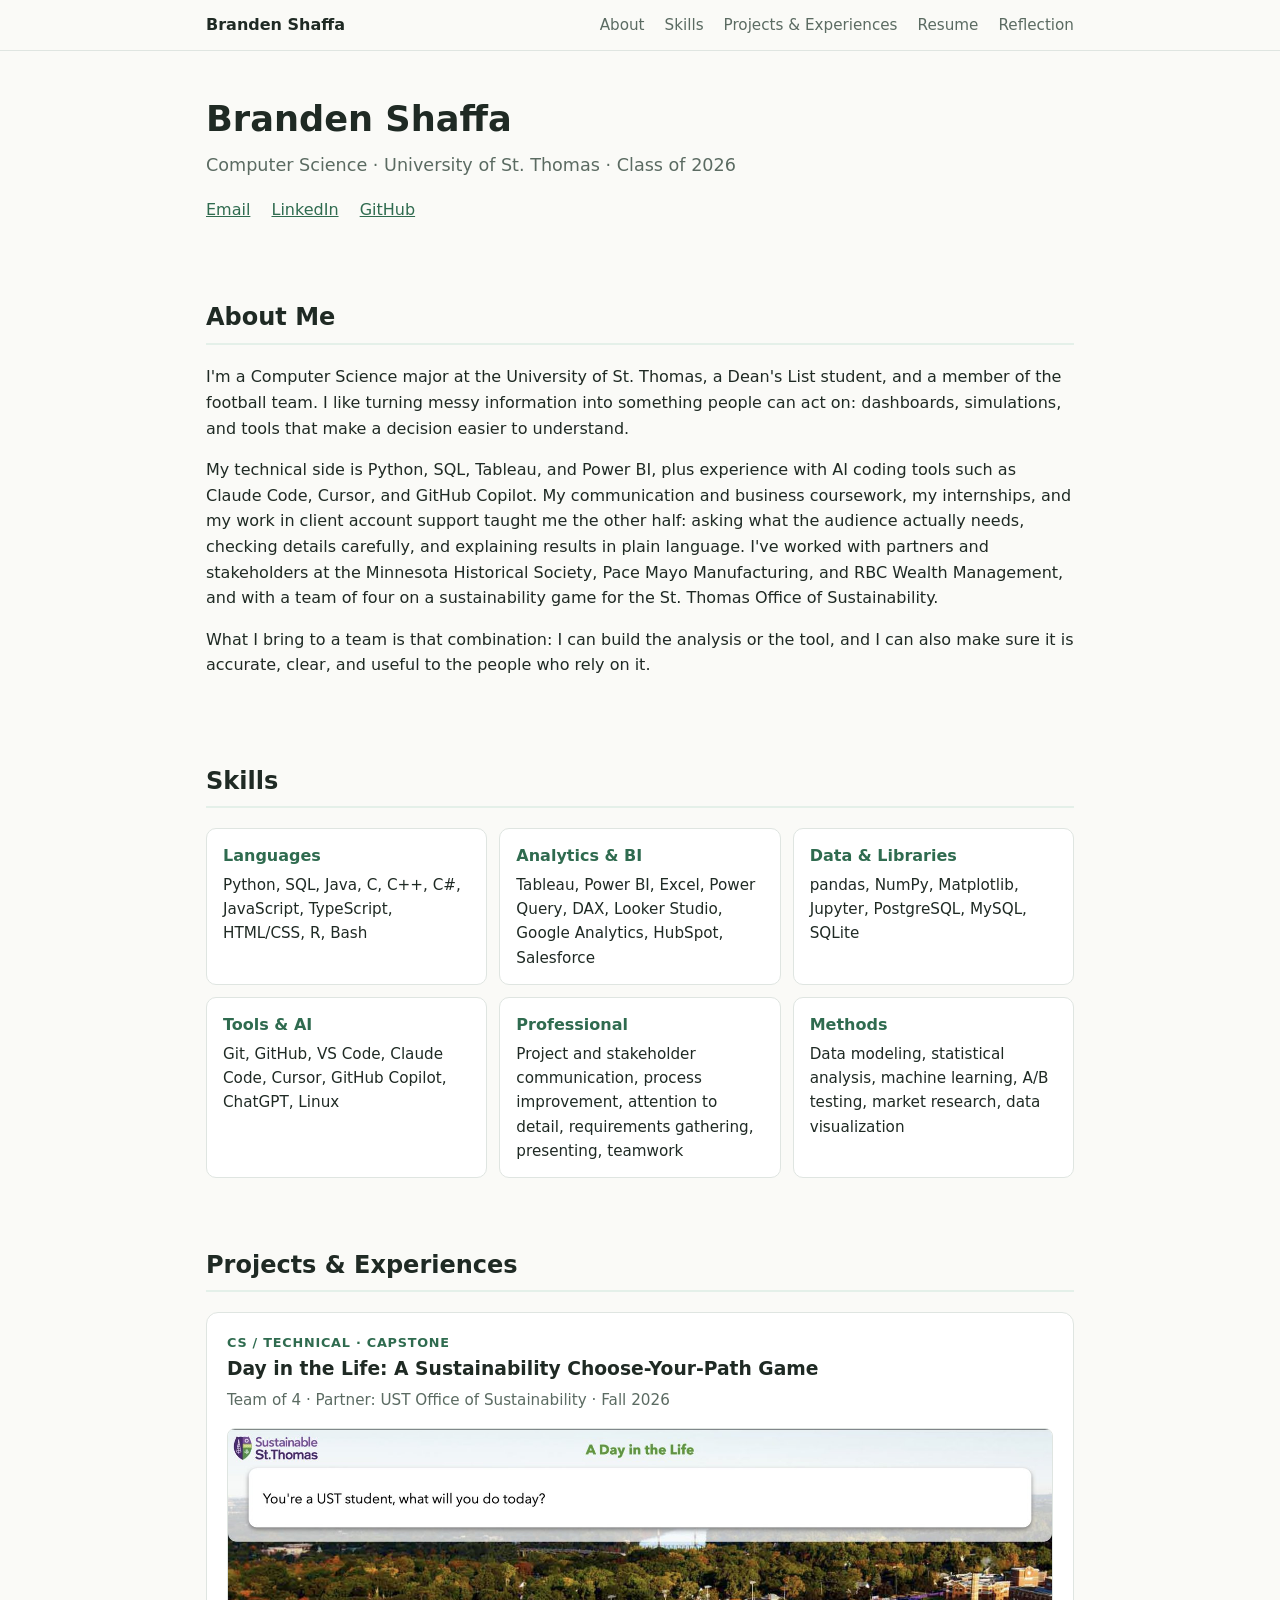
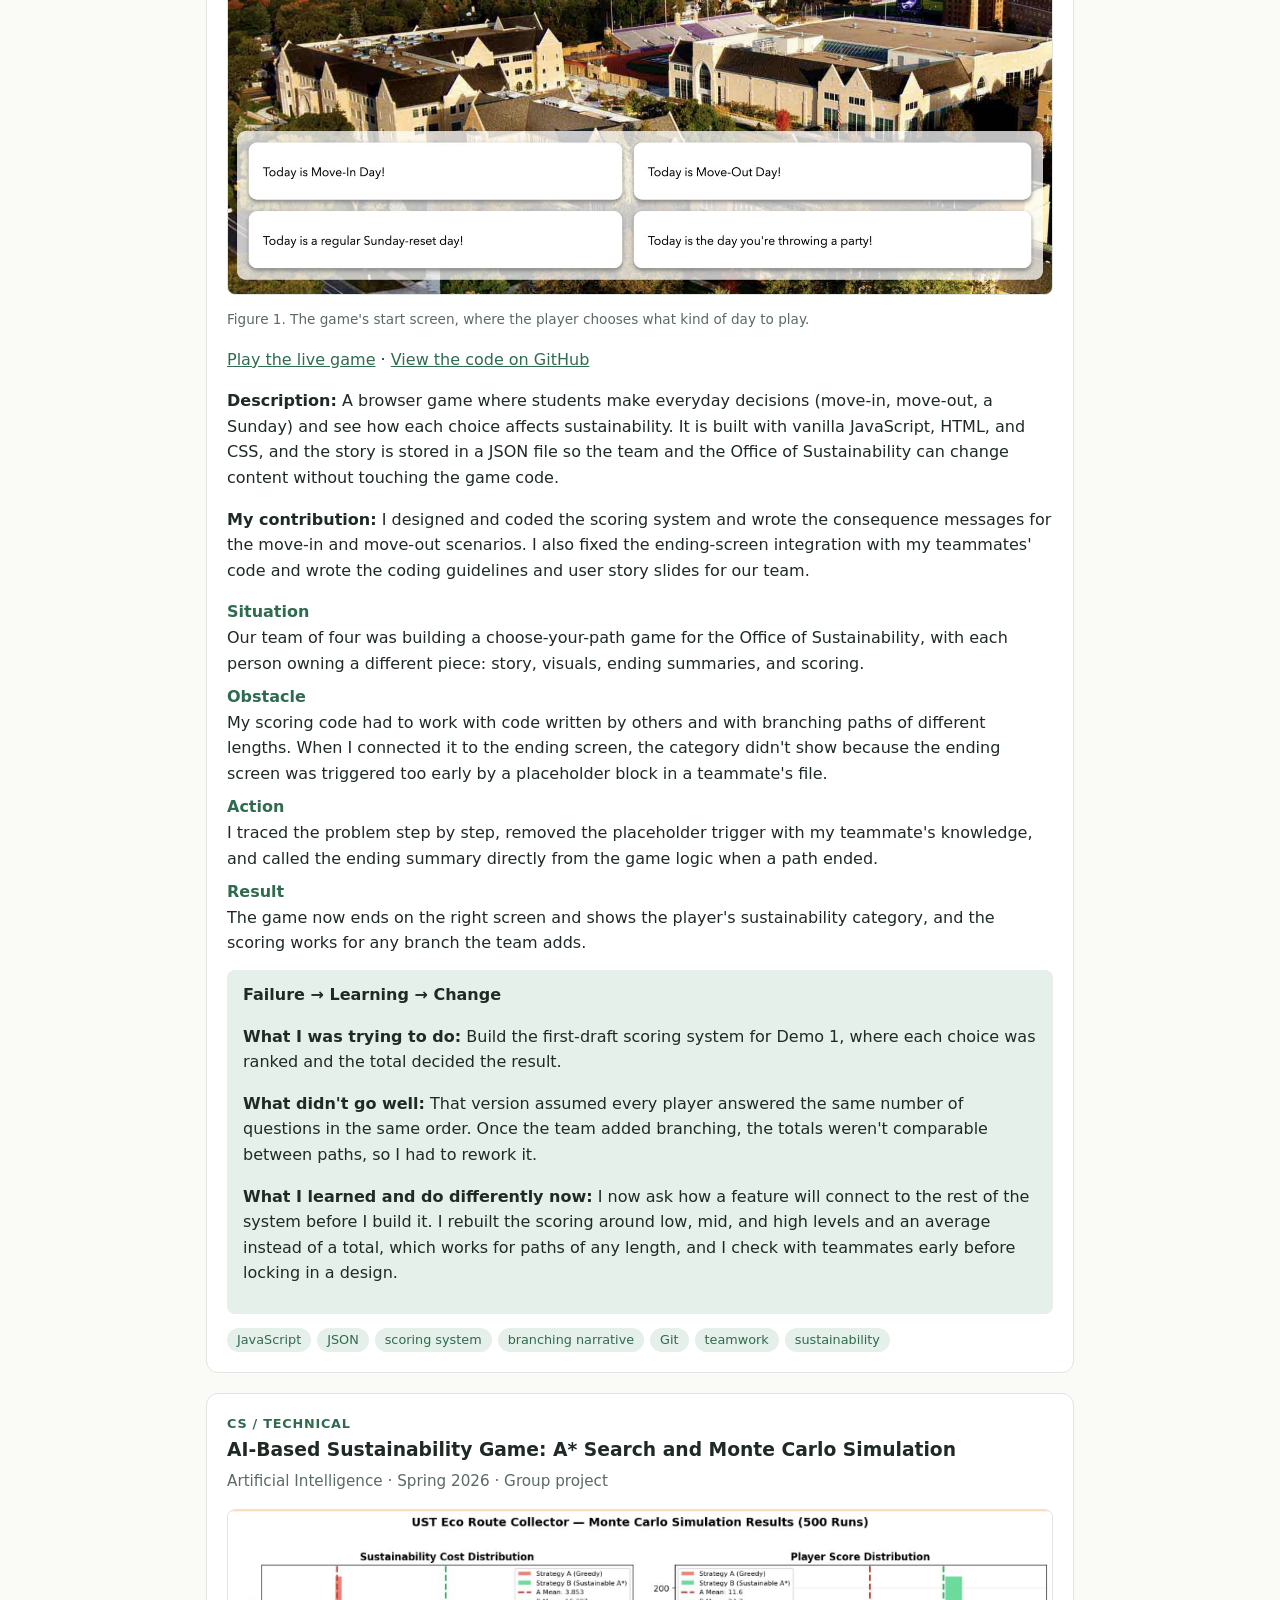
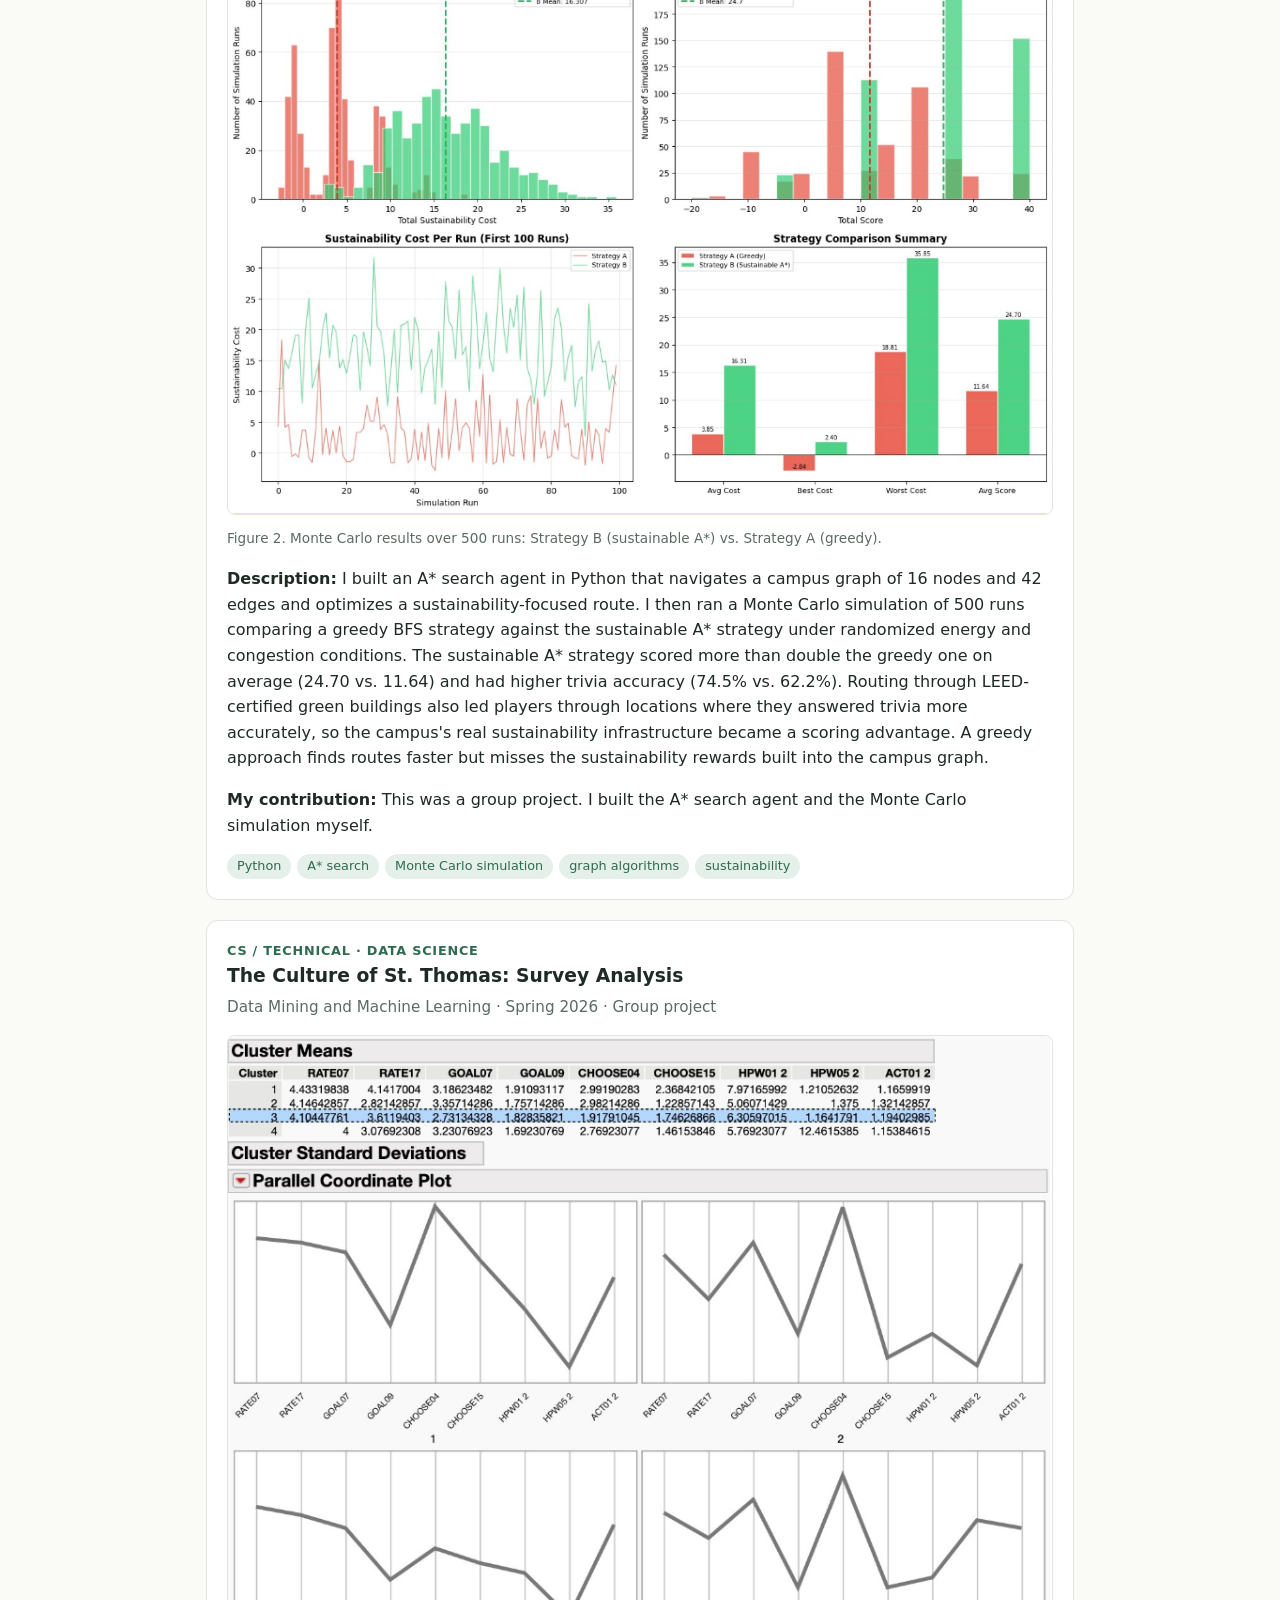
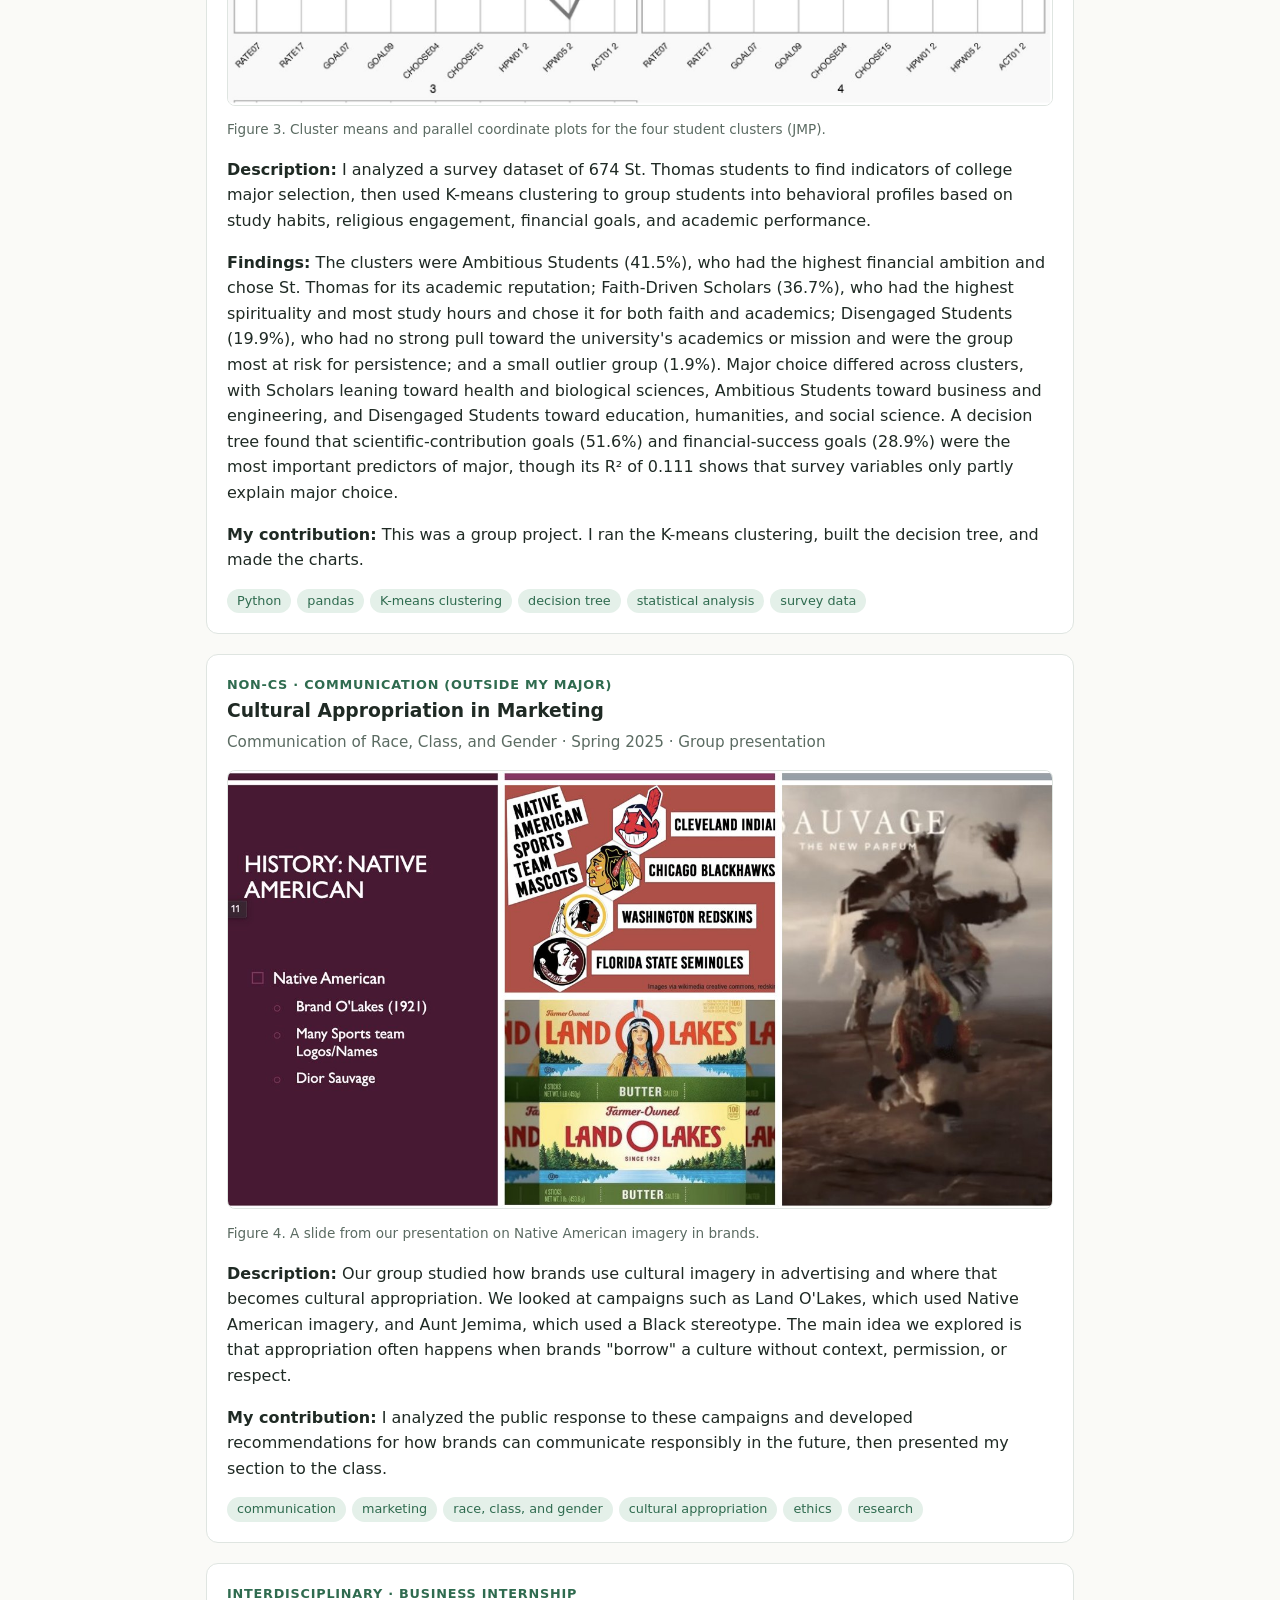
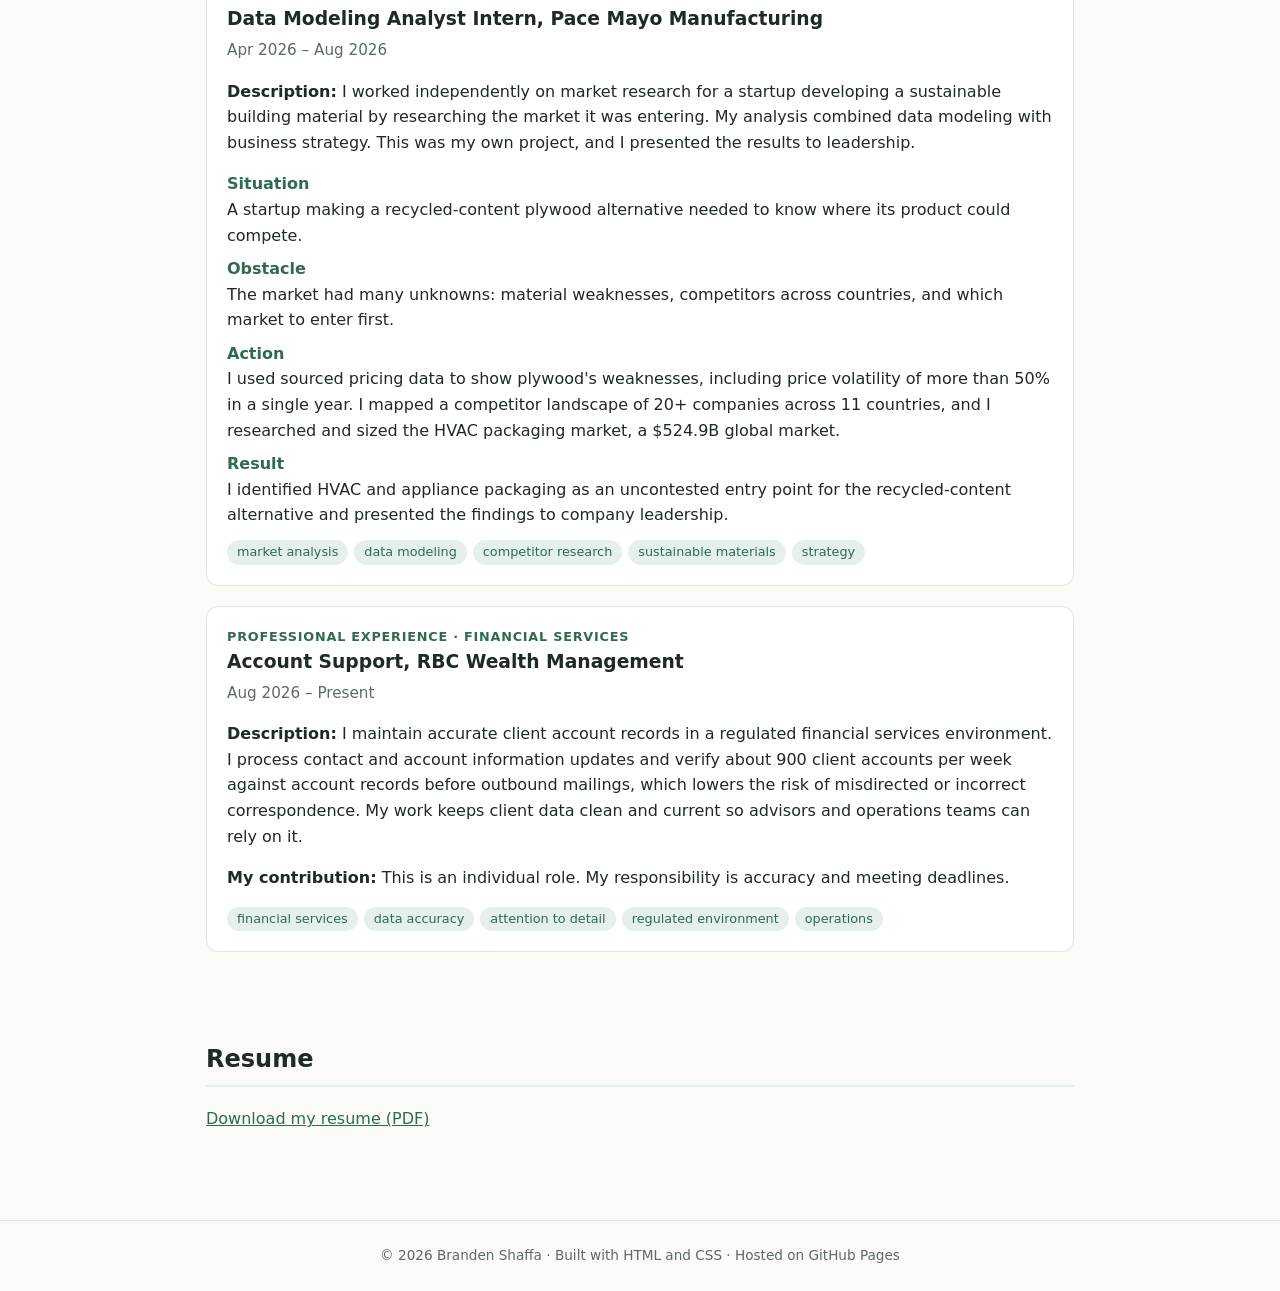
==== index.html @ cc2b2fe6 "Add files via upload" ====
<!DOCTYPE html>
<html lang="en">
<head>
  <meta charset="utf-8">
  <meta name="viewport" content="width=device-width, initial-scale=1">
  <title>Branden Shaffa | Portfolio</title>
  <meta name="description" content="E-portfolio of Branden Shaffa, Computer Science, University of St. Thomas.">
  <link rel="stylesheet" href="style.css">
</head>
<body>
  <header class="site">
    <nav>
      <span class="brand">Branden Shaffa</span>
      <a href="#about">About</a>
      <a href="#skills">Skills</a>
      <a href="#projects">Projects &amp; Experiences</a>
      <a href="#resume">Resume</a>
      <a href="https://github.com/brandenshaffa-lang/brandenshaffa-portfolio#readme">Reflection</a>
    </nav>
  </header>

  <main>
    <h1>Branden Shaffa</h1>
    <p class="tagline">Computer Science &middot; University of St. Thomas &middot; Class of 2026</p>
    <p class="links">
      <a href="mailto:BrandenShaffa@gmail.com">Email</a>
      <a href="https://linkedin.com/in/branden-shaffa">LinkedIn</a>
      <a href="https://github.com/brandenshaffa-lang">GitHub</a>
    </p>

    <!-- ABOUT -->
    <section id="about">
      <h2>About Me</h2>
      <p>I'm a Computer Science major at the University of St. Thomas, a Dean's List student, and a member of the football team. I like turning messy information into something people can act on: dashboards, simulations, and tools that make a decision easier to understand.</p>
      <p>My technical side is Python, SQL, Tableau, and Power BI, plus experience with AI coding tools such as Claude Code, Cursor, and GitHub Copilot. My communication and business coursework, my internships, and my work in client account support taught me the other half: asking what the audience actually needs, checking details carefully, and explaining results in plain language. I've worked with partners and stakeholders at the Minnesota Historical Society, Pace Mayo Manufacturing, and RBC Wealth Management, and with a team of four on a sustainability game for the St. Thomas Office of Sustainability.</p>
      <p>What I bring to a team is that combination: I can build the analysis or the tool, and I can also make sure it is accurate, clear, and useful to the people who rely on it.</p>
    </section>

    <!-- SKILLS -->
    <section id="skills">
      <h2>Skills</h2>
      <div class="skills">
        <div class="skill-box"><h3>Languages</h3><p>Python, SQL, Java, C, C++, C#, JavaScript, TypeScript, HTML/CSS, R, Bash</p></div>
        <div class="skill-box"><h3>Analytics &amp; BI</h3><p>Tableau, Power BI, Excel, Power Query, DAX, Looker Studio, Google Analytics, HubSpot, Salesforce</p></div>
        <div class="skill-box"><h3>Data &amp; Libraries</h3><p>pandas, NumPy, Matplotlib, Jupyter, PostgreSQL, MySQL, SQLite</p></div>
        <div class="skill-box"><h3>Tools &amp; AI</h3><p>Git, GitHub, VS Code, Claude Code, Cursor, GitHub Copilot, ChatGPT, Linux</p></div>
        <div class="skill-box"><h3>Professional</h3><p>Project and stakeholder communication, process improvement, attention to detail, requirements gathering, presenting, teamwork</p></div>
        <div class="skill-box"><h3>Methods</h3><p>Data modeling, statistical analysis, machine learning, A/B testing, market research, data visualization</p></div>
      </div>
    </section>

    <!-- PROJECTS -->
    <section id="projects">
      <h2>Projects &amp; Experiences</h2>

      <!-- 1. CAPSTONE -->
      <article class="entry">
        <div class="type">CS / Technical &middot; Capstone</div>
        <h3>Day in the Life: A Sustainability Choose-Your-Path Game</h3>
        <p class="role">Team of 4 &middot; Partner: UST Office of Sustainability &middot; Fall 2026</p>
        <figure>
          <img src="assets/day-in-the-life.jpg" alt="Day in the Life start screen with four day choices over a St. Thomas campus photo">
          <figcaption>Figure 1. The game's start screen, where the player chooses what kind of day to play.</figcaption>
        </figure>
        <p><a href="https://elijahparkos.github.io/CISC480-Day-In-the-Life/">Play the live game</a> &middot; <a href="https://github.com/ElijahParkos/CISC480-Day-In-the-Life">View the code on GitHub</a></p>
        <p><strong>Description:</strong> A browser game where students make everyday decisions (move-in, move-out, a Sunday) and see how each choice affects sustainability. It is built with vanilla JavaScript, HTML, and CSS, and the story is stored in a JSON file so the team and the Office of Sustainability can change content without touching the game code.</p>
        <p><strong>My contribution:</strong> I designed and coded the scoring system and wrote the consequence messages for the move-in and move-out scenarios. I also fixed the ending-screen integration with my teammates' code and wrote the coding guidelines and user story slides for our team.</p>
        <dl class="soar">
          <dt>Situation</dt><dd>Our team of four was building a choose-your-path game for the Office of Sustainability, with each person owning a different piece: story, visuals, ending summaries, and scoring.</dd>
          <dt>Obstacle</dt><dd>My scoring code had to work with code written by others and with branching paths of different lengths. When I connected it to the ending screen, the category didn't show because the ending screen was triggered too early by a placeholder block in a teammate's file.</dd>
          <dt>Action</dt><dd>I traced the problem step by step, removed the placeholder trigger with my teammate's knowledge, and called the ending summary directly from the game logic when a path ended.</dd>
          <dt>Result</dt><dd>The game now ends on the right screen and shows the player's sustainability category, and the scoring works for any branch the team adds.</dd>
        </dl>
        <div class="failure">
          <h4>Failure &rarr; Learning &rarr; Change</h4>
          <p><strong>What I was trying to do:</strong> Build the first-draft scoring system for Demo 1, where each choice was ranked and the total decided the result.</p>
          <p><strong>What didn't go well:</strong> That version assumed every player answered the same number of questions in the same order. Once the team added branching, the totals weren't comparable between paths, so I had to rework it.</p>
          <p><strong>What I learned and do differently now:</strong> I now ask how a feature will connect to the rest of the system before I build it. I rebuilt the scoring around low, mid, and high levels and an average instead of a total, which works for paths of any length, and I check with teammates early before locking in a design.</p>
        </div>
        <div class="keywords"><span>JavaScript</span><span>JSON</span><span>scoring system</span><span>branching narrative</span><span>Git</span><span>teamwork</span><span>sustainability</span></div>
      </article>

      <!-- 2. A* GAME -->
      <article class="entry">
        <div class="type">CS / Technical</div>
        <h3>AI-Based Sustainability Game: A* Search and Monte Carlo Simulation</h3>
        <p class="role">Artificial Intelligence &middot; Spring 2026 &middot; Group project</p>
        <figure>
          <img src="assets/astar-simulation.png" alt="Monte Carlo simulation results comparing greedy and sustainable A* strategies over 500 runs">
          <figcaption>Figure 2. Monte Carlo results over 500 runs: Strategy B (sustainable A*) vs. Strategy A (greedy).</figcaption>
        </figure>
        <p><strong>Description:</strong> I built an A* search agent in Python that navigates a campus graph of 16 nodes and 42 edges and optimizes a sustainability-focused route. I then ran a Monte Carlo simulation of 500 runs comparing a greedy BFS strategy against the sustainable A* strategy under randomized energy and congestion conditions. The sustainable A* strategy scored more than double the greedy one on average (24.70 vs. 11.64) and had higher trivia accuracy (74.5% vs. 62.2%). Routing through LEED-certified green buildings also led players through locations where they answered trivia more accurately, so the campus's real sustainability infrastructure became a scoring advantage. A greedy approach finds routes faster but misses the sustainability rewards built into the campus graph.</p>
        <p><strong>My contribution:</strong> This was a group project. I built the A* search agent and the Monte Carlo simulation myself.</p>
        <div class="keywords"><span>Python</span><span>A* search</span><span>Monte Carlo simulation</span><span>graph algorithms</span><span>sustainability</span></div>
      </article>

      <!-- 3. K-MEANS -->
      <article class="entry">
        <div class="type">CS / Technical &middot; Data Science</div>
        <h3>The Culture of St. Thomas: Survey Analysis</h3>
        <p class="role">Data Mining and Machine Learning &middot; Spring 2026 &middot; Group project</p>
        <figure>
          <img src="assets/kmeans-clusters.png" alt="Cluster means table and parallel coordinate plots for four student clusters">
          <figcaption>Figure 3. Cluster means and parallel coordinate plots for the four student clusters (JMP).</figcaption>
        </figure>
        <p><strong>Description:</strong> I analyzed a survey dataset of 674 St. Thomas students to find indicators of college major selection, then used K-means clustering to group students into behavioral profiles based on study habits, religious engagement, financial goals, and academic performance.</p>
        <p><strong>Findings:</strong> The clusters were Ambitious Students (41.5%), who had the highest financial ambition and chose St. Thomas for its academic reputation; Faith-Driven Scholars (36.7%), who had the highest spirituality and most study hours and chose it for both faith and academics; Disengaged Students (19.9%), who had no strong pull toward the university's academics or mission and were the group most at risk for persistence; and a small outlier group (1.9%). Major choice differed across clusters, with Scholars leaning toward health and biological sciences, Ambitious Students toward business and engineering, and Disengaged Students toward education, humanities, and social science. A decision tree found that scientific-contribution goals (51.6%) and financial-success goals (28.9%) were the most important predictors of major, though its R&sup2; of 0.111 shows that survey variables only partly explain major choice.</p>
        <p><strong>My contribution:</strong> This was a group project. I ran the K-means clustering, built the decision tree, and made the charts.</p>
        <div class="keywords"><span>Python</span><span>pandas</span><span>K-means clustering</span><span>decision tree</span><span>statistical analysis</span><span>survey data</span></div>
      </article>

      <!-- 4. COMMUNICATION -->
      <article class="entry">
        <div class="type">Non-CS &middot; Communication (outside my major)</div>
        <h3>Cultural Appropriation in Marketing</h3>
        <p class="role">Communication of Race, Class, and Gender &middot; Spring 2025 &middot; Group presentation</p>
        <figure>
          <img src="assets/communication-slide.jpg" alt="Presentation slide on Native American imagery in brands, including Land O'Lakes and Dior Sauvage">
          <figcaption>Figure 4. A slide from our presentation on Native American imagery in brands.</figcaption>
        </figure>
        <p><strong>Description:</strong> Our group studied how brands use cultural imagery in advertising and where that becomes cultural appropriation. We looked at campaigns such as Land O'Lakes, which used Native American imagery, and Aunt Jemima, which used a Black stereotype. The main idea we explored is that appropriation often happens when brands "borrow" a culture without context, permission, or respect.</p>
        <p><strong>My contribution:</strong> I analyzed the public response to these campaigns and developed recommendations for how brands can communicate responsibly in the future, then presented my section to the class.</p>
        <div class="keywords"><span>communication</span><span>marketing</span><span>race, class, and gender</span><span>cultural appropriation</span><span>ethics</span><span>research</span></div>
      </article>

      <!-- 5. PACE MAYO -->
      <article class="entry">
        <div class="type">Interdisciplinary &middot; Business Internship</div>
        <h3>Data Modeling Analyst Intern, Pace Mayo Manufacturing</h3>
        <p class="role">Apr 2026 &ndash; Aug 2026</p>
        <p><strong>Description:</strong> I worked independently on market research for a startup developing a sustainable building material by researching the market it was entering. My analysis combined data modeling with business strategy. This was my own project, and I presented the results to leadership.</p>
        <dl class="soar">
          <dt>Situation</dt><dd>A startup making a recycled-content plywood alternative needed to know where its product could compete.</dd>
          <dt>Obstacle</dt><dd>The market had many unknowns: material weaknesses, competitors across countries, and which market to enter first.</dd>
          <dt>Action</dt><dd>I used sourced pricing data to show plywood's weaknesses, including price volatility of more than 50% in a single year. I mapped a competitor landscape of 20+ companies across 11 countries, and I researched and sized the HVAC packaging market, a $524.9B global market.</dd>
          <dt>Result</dt><dd>I identified HVAC and appliance packaging as an uncontested entry point for the recycled-content alternative and presented the findings to company leadership.</dd>
        </dl>
        <div class="keywords"><span>market analysis</span><span>data modeling</span><span>competitor research</span><span>sustainable materials</span><span>strategy</span></div>
      </article>

      <!-- 6. RBC -->
      <article class="entry">
        <div class="type">Professional Experience &middot; Financial Services</div>
        <h3>Account Support, RBC Wealth Management</h3>
        <p class="role">Aug 2026 &ndash; Present</p>
        <p><strong>Description:</strong> I maintain accurate client account records in a regulated financial services environment. I process contact and account information updates and verify about 900 client accounts per week against account records before outbound mailings, which lowers the risk of misdirected or incorrect correspondence. My work keeps client data clean and current so advisors and operations teams can rely on it.</p>
        <p><strong>My contribution:</strong> This is an individual role. My responsibility is accuracy and meeting deadlines.</p>
        <div class="keywords"><span>financial services</span><span>data accuracy</span><span>attention to detail</span><span>regulated environment</span><span>operations</span></div>
      </article>
    </section>

    <!-- RESUME -->
    <section id="resume">
      <h2>Resume</h2>
      <p><a href="assets/Shaffa_Resume.pdf">Download my resume (PDF)</a></p>
    </section>
  </main>

  <footer>&copy; 2026 Branden Shaffa &middot; Built with HTML and CSS &middot; Hosted on GitHub Pages</footer>
</body>
</html>
---- style.css ----
:root {
  --bg: #fafaf7;
  --card: #ffffff;
  --text: #1f2a24;
  --muted: #5b6b62;
  --accent: #2f6b4f;
  --accent-soft: #e4f0e9;
  --border: #dfe5e1;
}
@media (prefers-color-scheme: dark) {
  :root {
    --bg: #121a16;
    --card: #1b2520;
    --text: #e8efea;
    --muted: #9fb0a6;
    --accent: #7cc4a0;
    --accent-soft: #23342b;
    --border: #2c3a33;
  }
}
* { box-sizing: border-box; }
body {
  margin: 0;
  font-family: system-ui, -apple-system, "Segoe UI", Roboto, sans-serif;
  background: var(--bg);
  color: var(--text);
  line-height: 1.6;
}
a { color: var(--accent); }
header.site {
  position: sticky; top: 0; z-index: 10;
  background: var(--bg);
  border-bottom: 1px solid var(--border);
}
nav {
  max-width: 900px; margin: 0 auto; padding: 12px 16px;
  display: flex; flex-wrap: wrap; gap: 8px 20px; align-items: center;
}
nav .brand { font-weight: 700; margin-right: auto; }
nav a { text-decoration: none; color: var(--muted); font-size: 0.95rem; }
nav a:hover { color: var(--accent); }
main { max-width: 900px; margin: 0 auto; padding: 0 16px 64px; }
section { padding: 40px 0 8px; }
h1 { font-size: 2.2rem; margin: 40px 0 4px; }
h2 { font-size: 1.5rem; border-bottom: 2px solid var(--accent-soft); padding-bottom: 6px; }
h3 { margin: 0 0 4px; }
.tagline { color: var(--muted); font-size: 1.1rem; margin-top: 0; }
.links a { margin-right: 16px; }
.skills { display: grid; grid-template-columns: repeat(auto-fit, minmax(260px, 1fr)); gap: 12px; }
.skill-box { background: var(--card); border: 1px solid var(--border); border-radius: 10px; padding: 14px 16px; }
.skill-box h3 { font-size: 1rem; color: var(--accent); }
.skill-box p { margin: 0; font-size: 0.95rem; }
.entry {
  background: var(--card); border: 1px solid var(--border);
  border-radius: 12px; padding: 20px; margin: 20px 0;
}
.entry .type { font-size: 0.8rem; text-transform: uppercase; letter-spacing: 0.06em; color: var(--accent); font-weight: 600; }
.entry .role { color: var(--muted); font-size: 0.95rem; margin: 0 0 10px; }
figure { margin: 16px 0; }
.placeholder {
  border: 2px dashed var(--border); border-radius: 8px;
  padding: 28px 16px; text-align: center; color: var(--muted); font-size: 0.9rem;
}
figure img { max-width: 100%; border-radius: 8px; border: 1px solid var(--border); }
figcaption { font-size: 0.85rem; color: var(--muted); margin-top: 6px; }
dl.soar { margin: 12px 0; }
dl.soar dt { font-weight: 700; color: var(--accent); margin-top: 8px; }
dl.soar dd { margin: 0 0 0 0; }
.failure { background: var(--accent-soft); border-radius: 8px; padding: 12px 16px; margin: 14px 0; }
.failure h4 { margin: 0 0 6px; }
.keywords { margin-top: 12px; display: flex; flex-wrap: wrap; gap: 6px; }
.keywords span {
  background: var(--accent-soft); color: var(--accent);
  border-radius: 999px; padding: 2px 10px; font-size: 0.8rem;
}
footer { text-align: center; color: var(--muted); font-size: 0.85rem; padding: 24px 16px; border-top: 1px solid var(--border); }
@media (max-width: 520px) { h1 { font-size: 1.8rem; } }
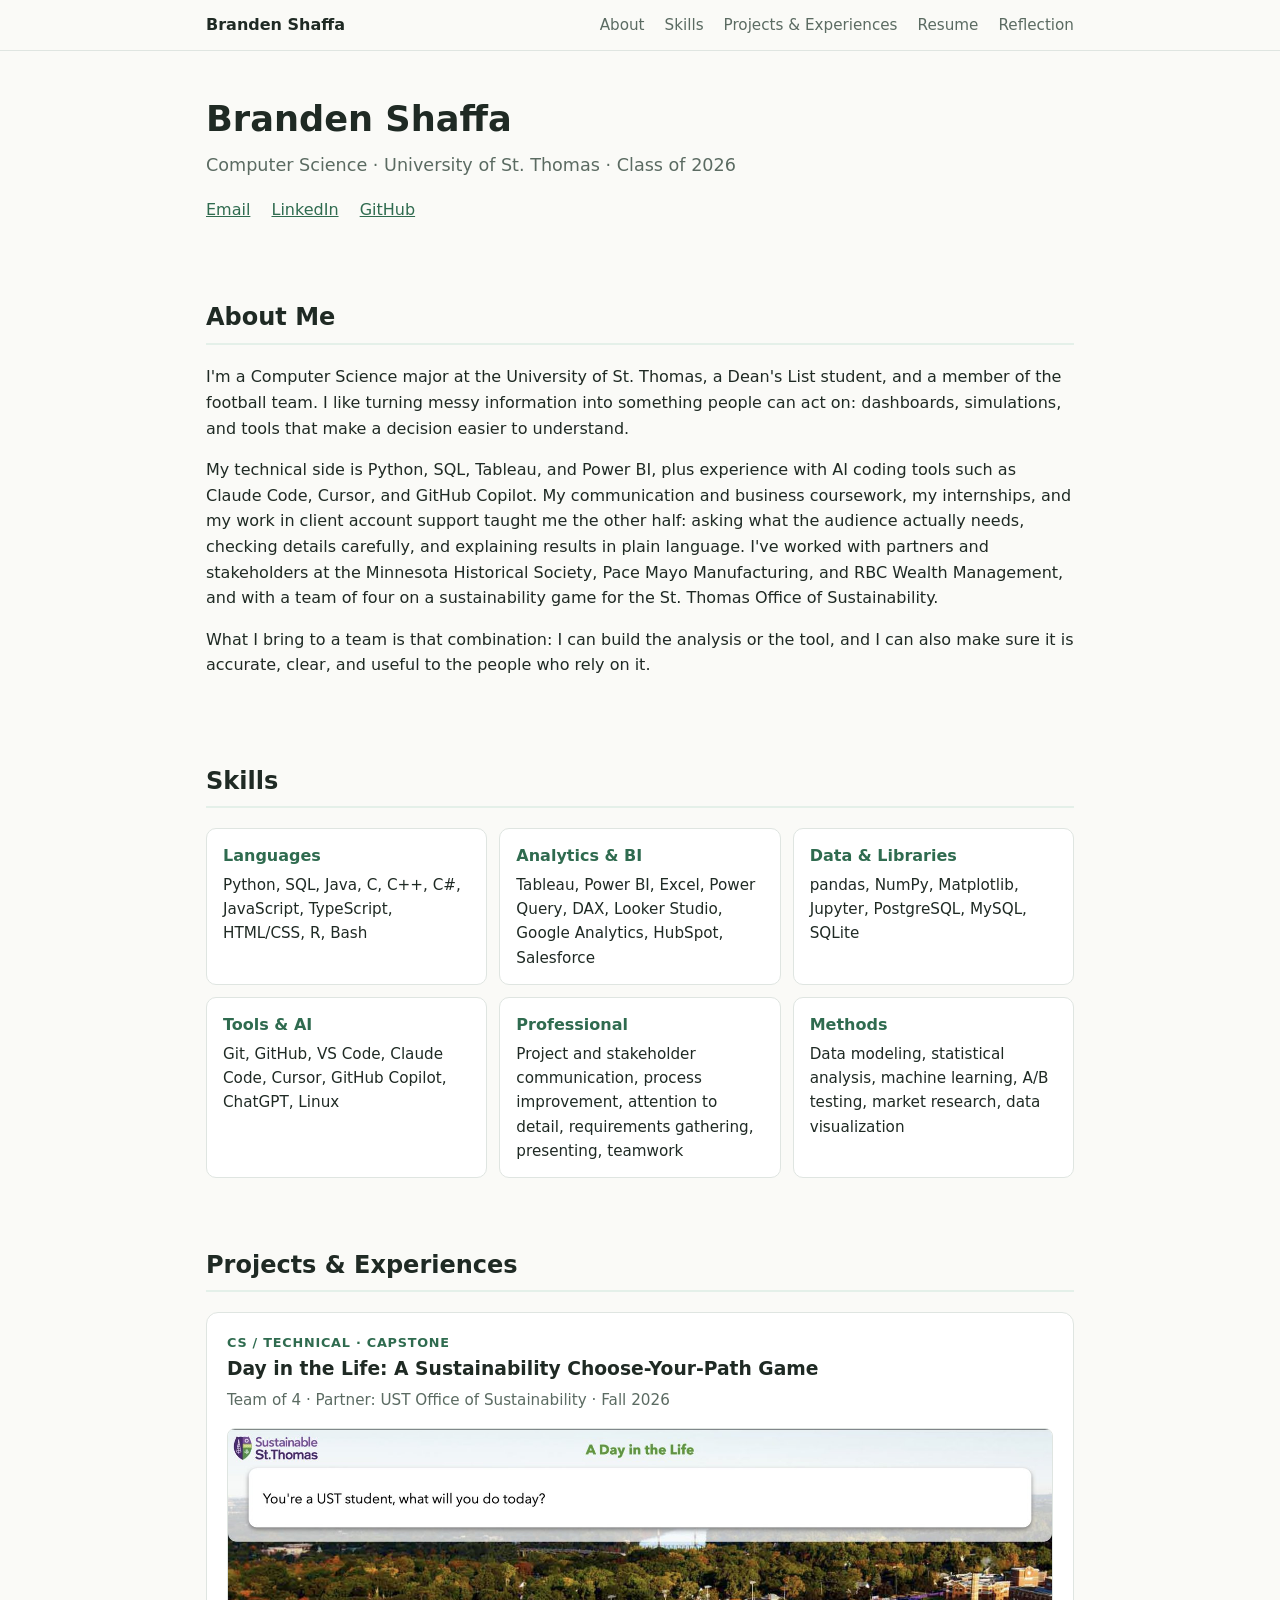
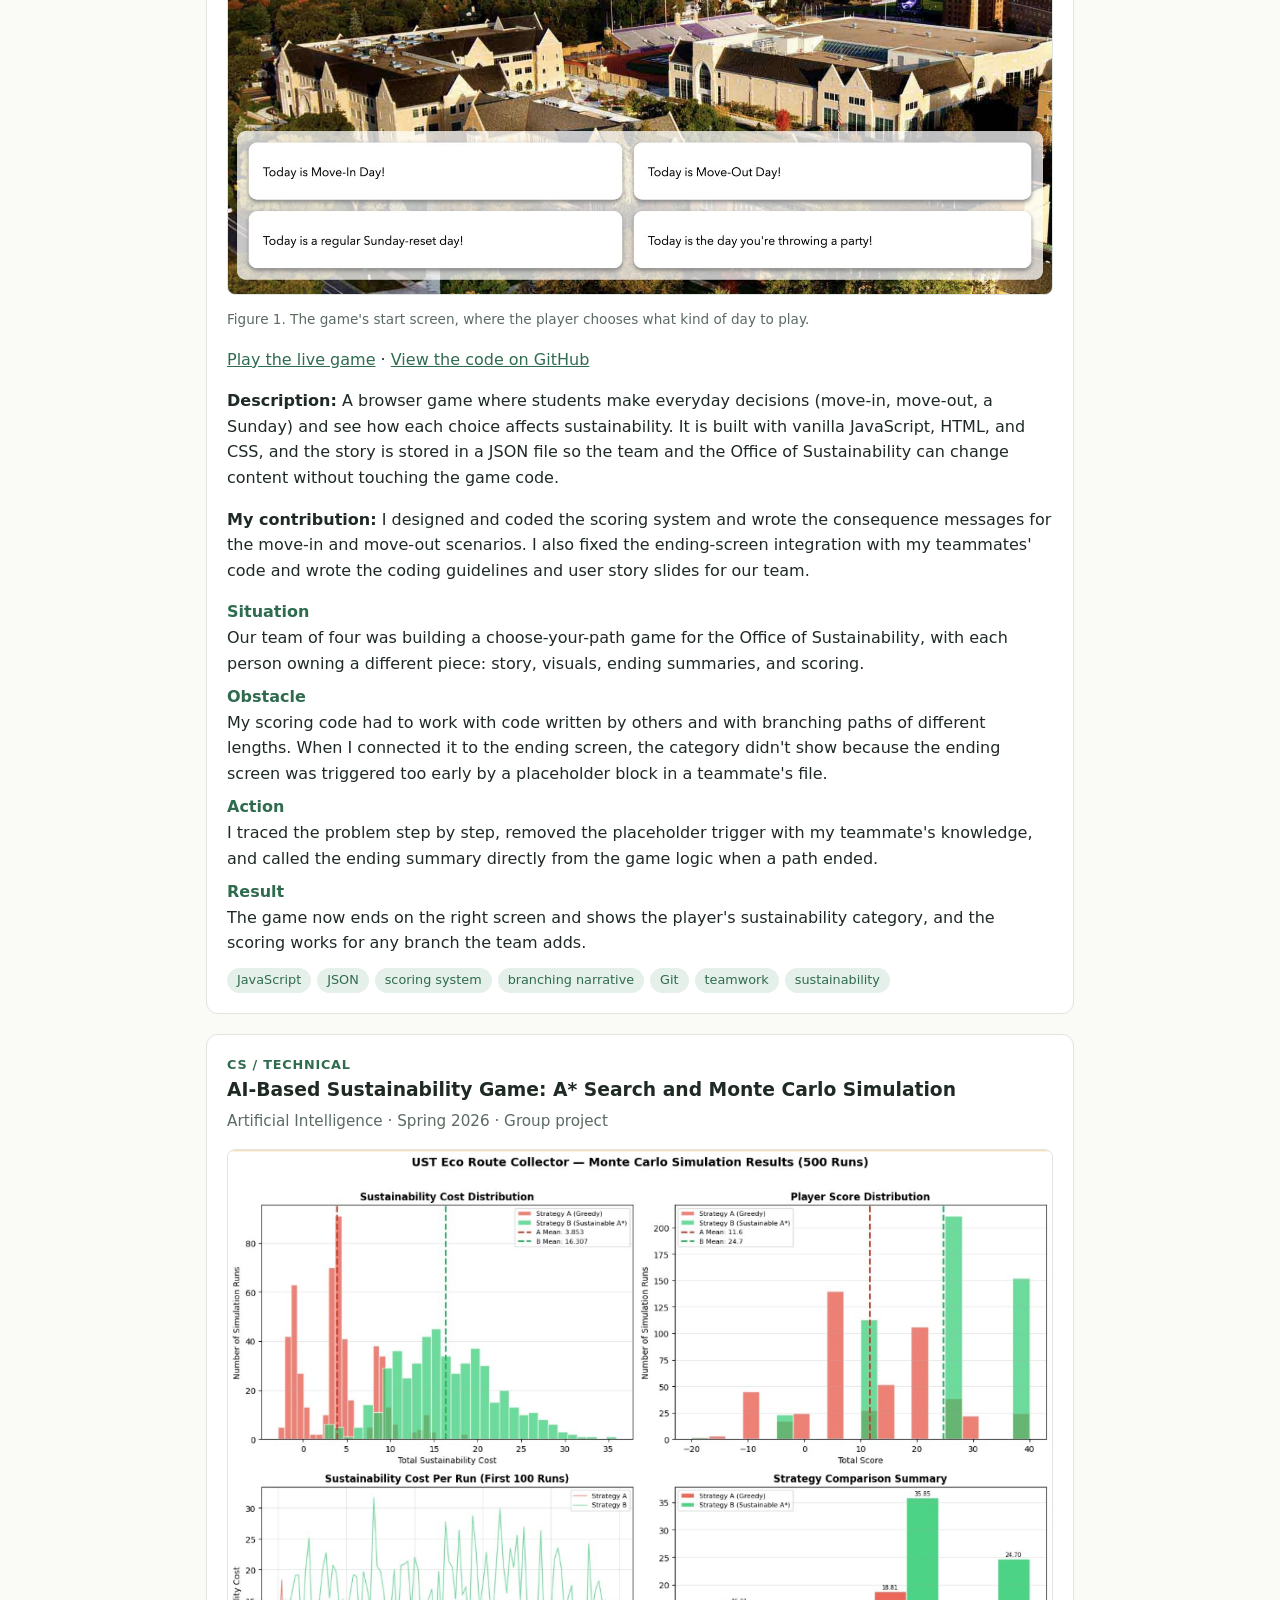
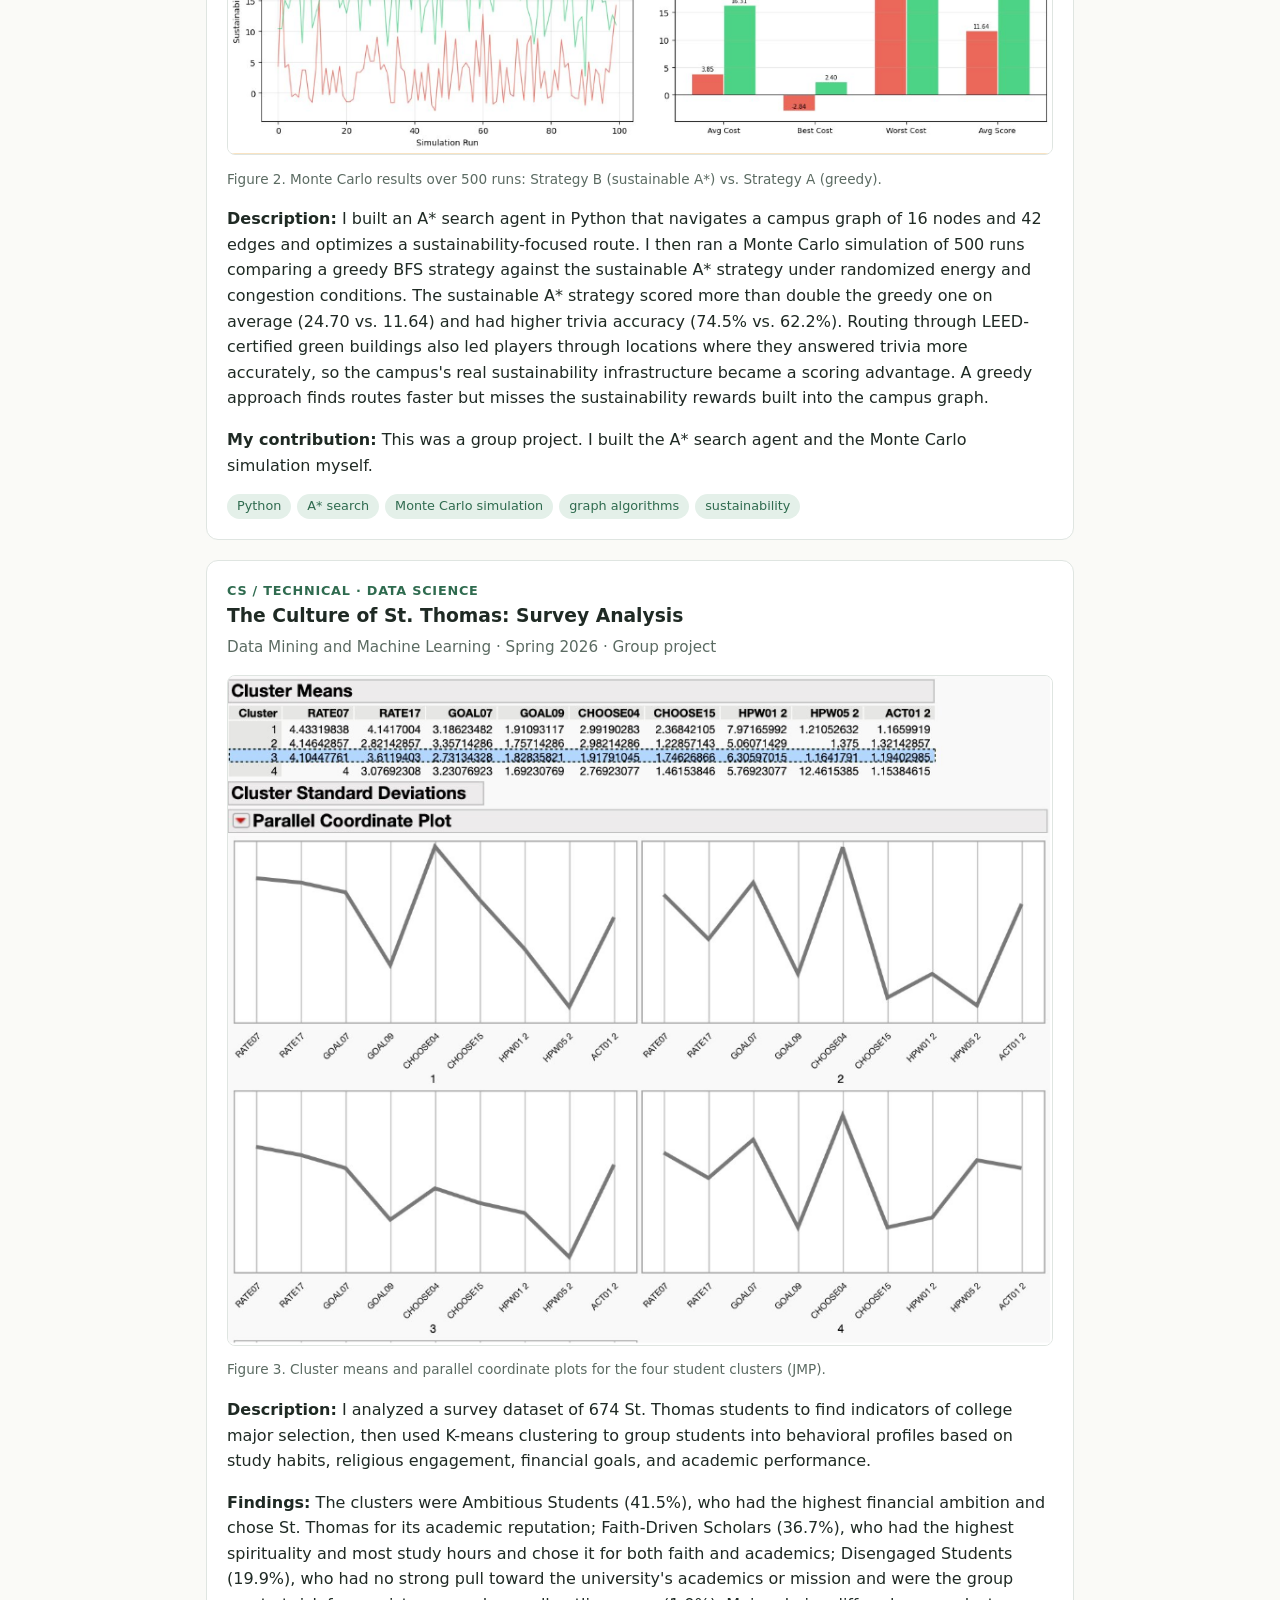
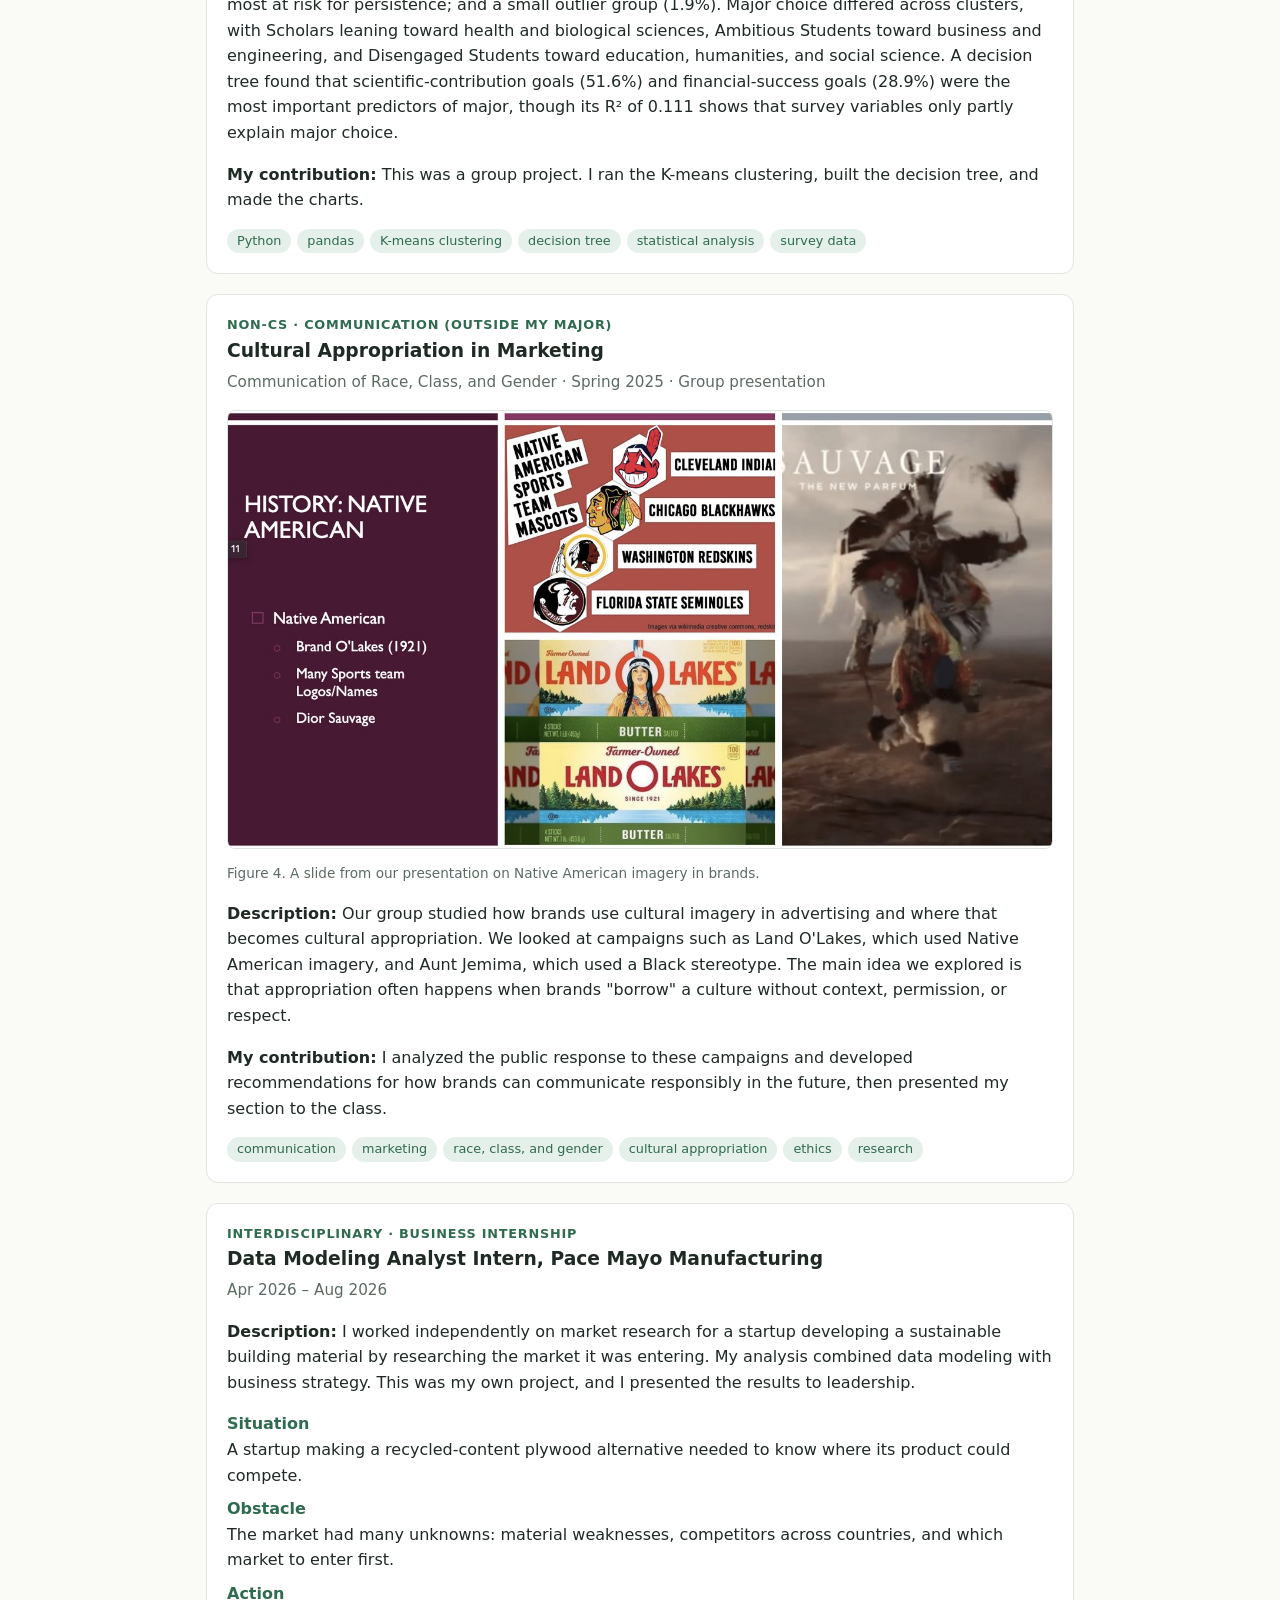
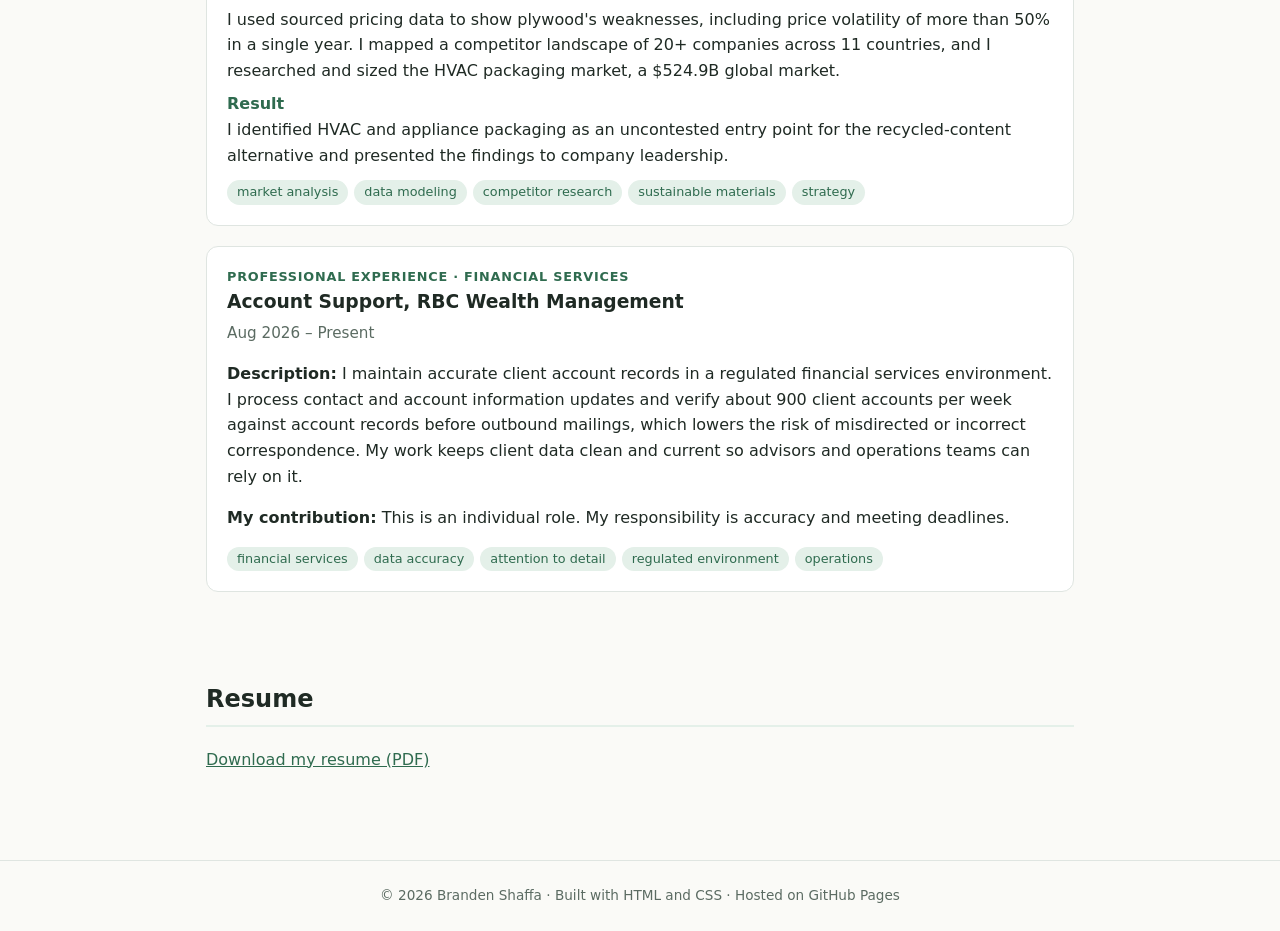
==== commit 20dc1f73: "edit" ====
--- a/index.html
+++ b/index.html
@@ -71,12 +71,6 @@
           <dt>Action</dt><dd>I traced the problem step by step, removed the placeholder trigger with my teammate's knowledge, and called the ending summary directly from the game logic when a path ended.</dd>
           <dt>Result</dt><dd>The game now ends on the right screen and shows the player's sustainability category, and the scoring works for any branch the team adds.</dd>
         </dl>
-        <div class="failure">
-          <h4>Failure &rarr; Learning &rarr; Change</h4>
-          <p><strong>What I was trying to do:</strong> Build the first-draft scoring system for Demo 1, where each choice was ranked and the total decided the result.</p>
-          <p><strong>What didn't go well:</strong> That version assumed every player answered the same number of questions in the same order. Once the team added branching, the totals weren't comparable between paths, so I had to rework it.</p>
-          <p><strong>What I learned and do differently now:</strong> I now ask how a feature will connect to the rest of the system before I build it. I rebuilt the scoring around low, mid, and high levels and an average instead of a total, which works for paths of any length, and I check with teammates early before locking in a design.</p>
-        </div>
         <div class="keywords"><span>JavaScript</span><span>JSON</span><span>scoring system</span><span>branching narrative</span><span>Git</span><span>teamwork</span><span>sustainability</span></div>
       </article>
 
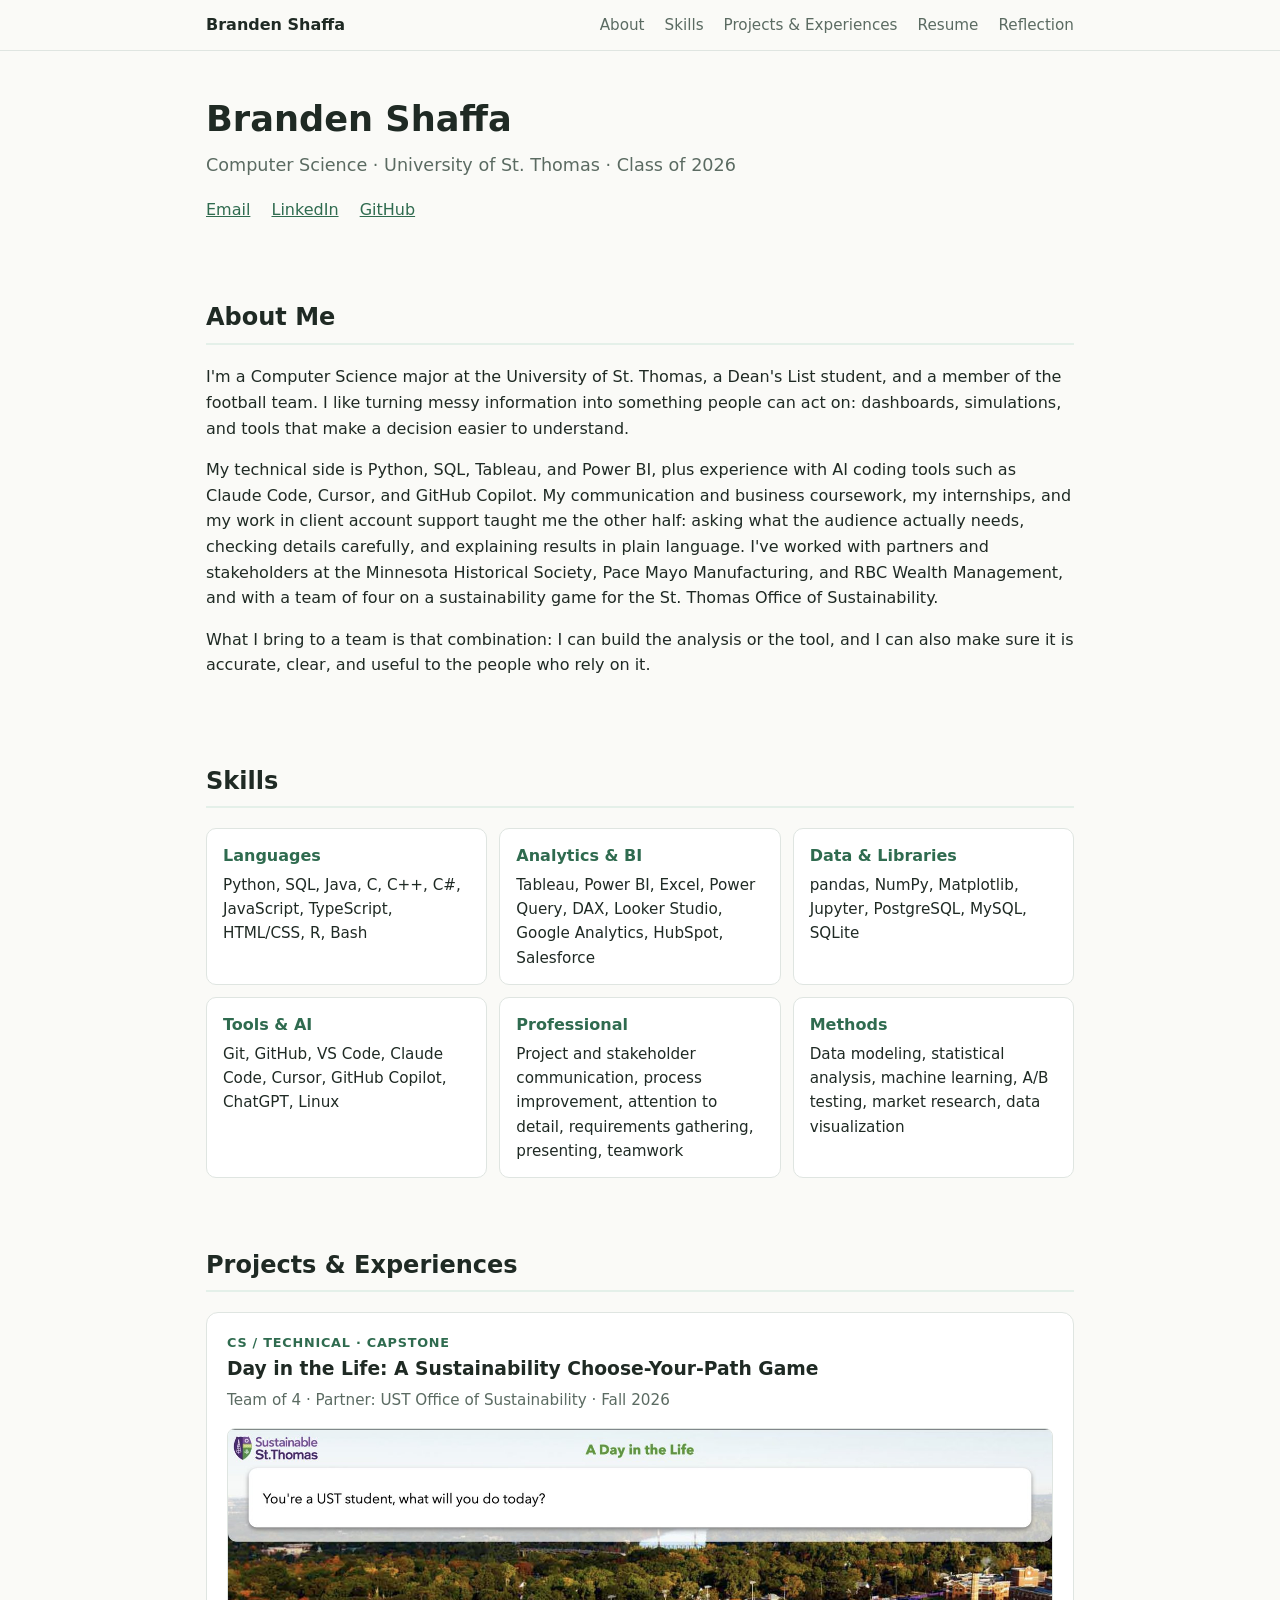
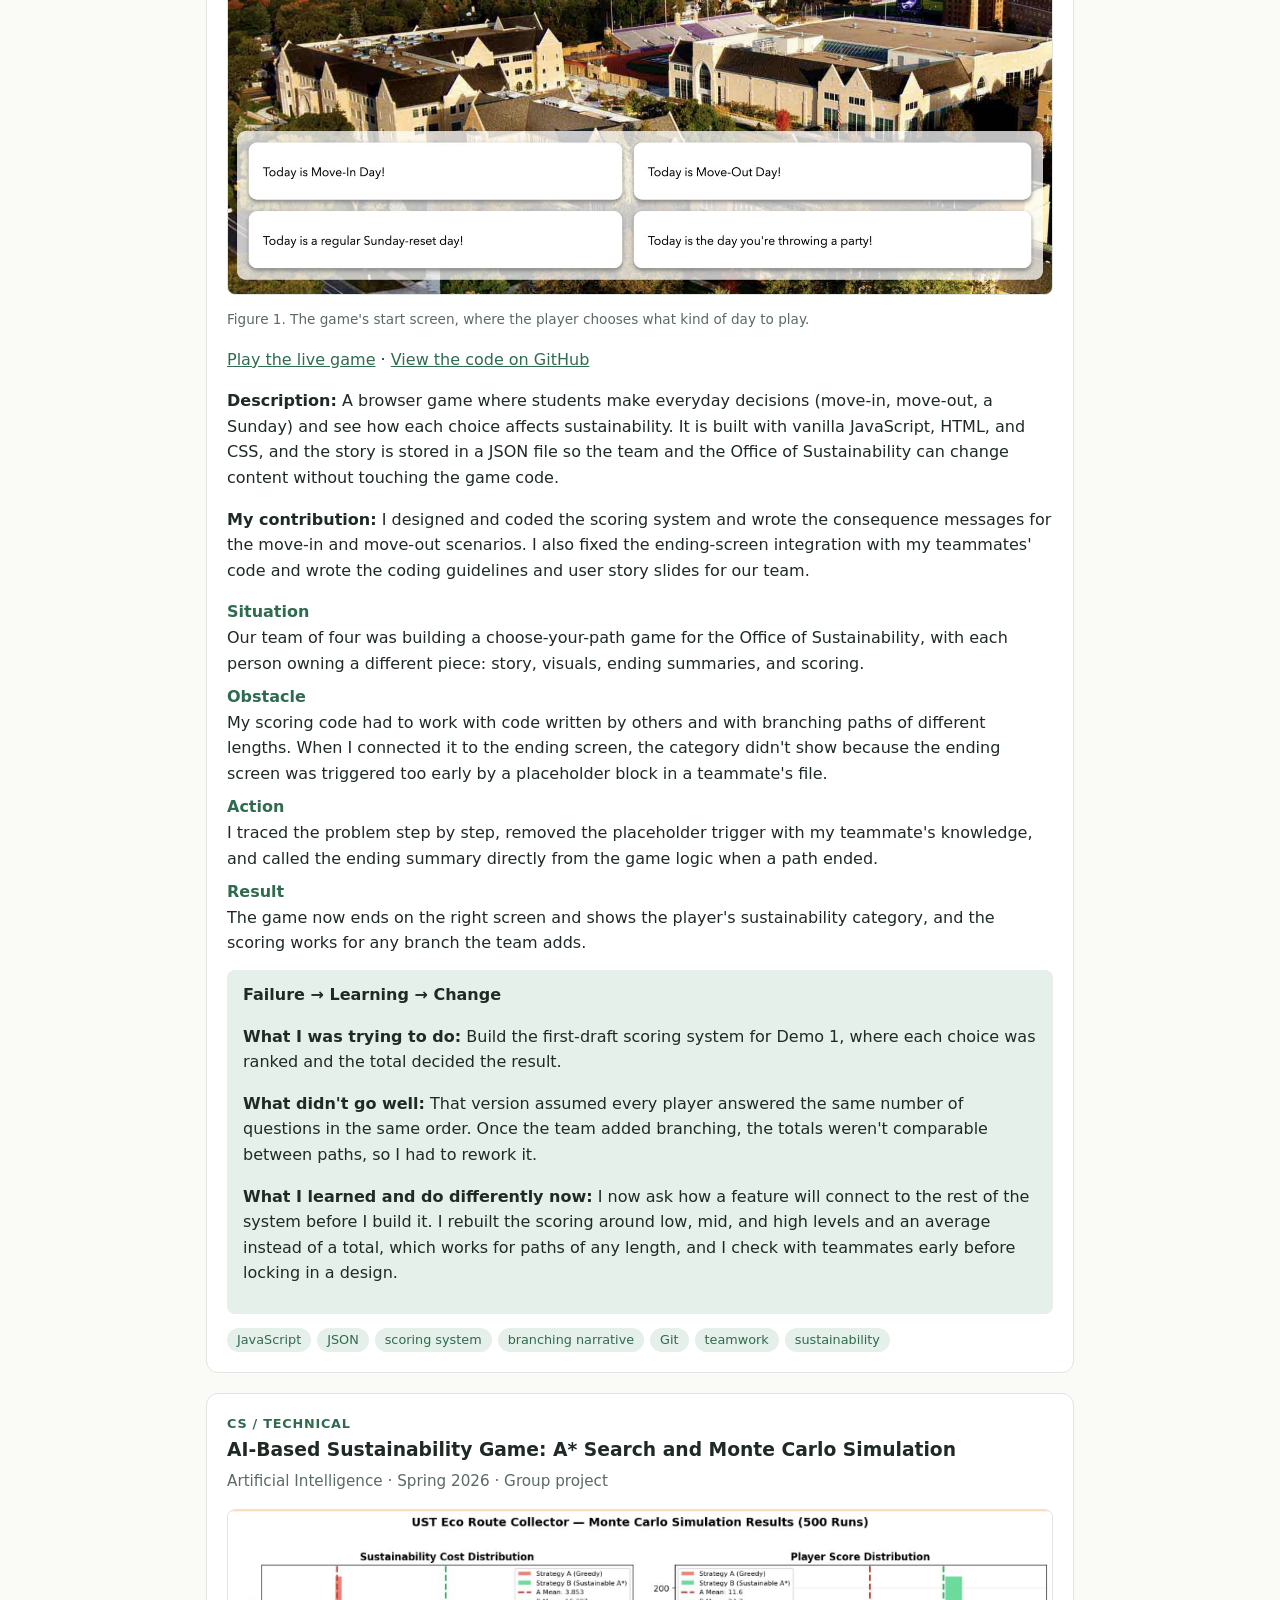
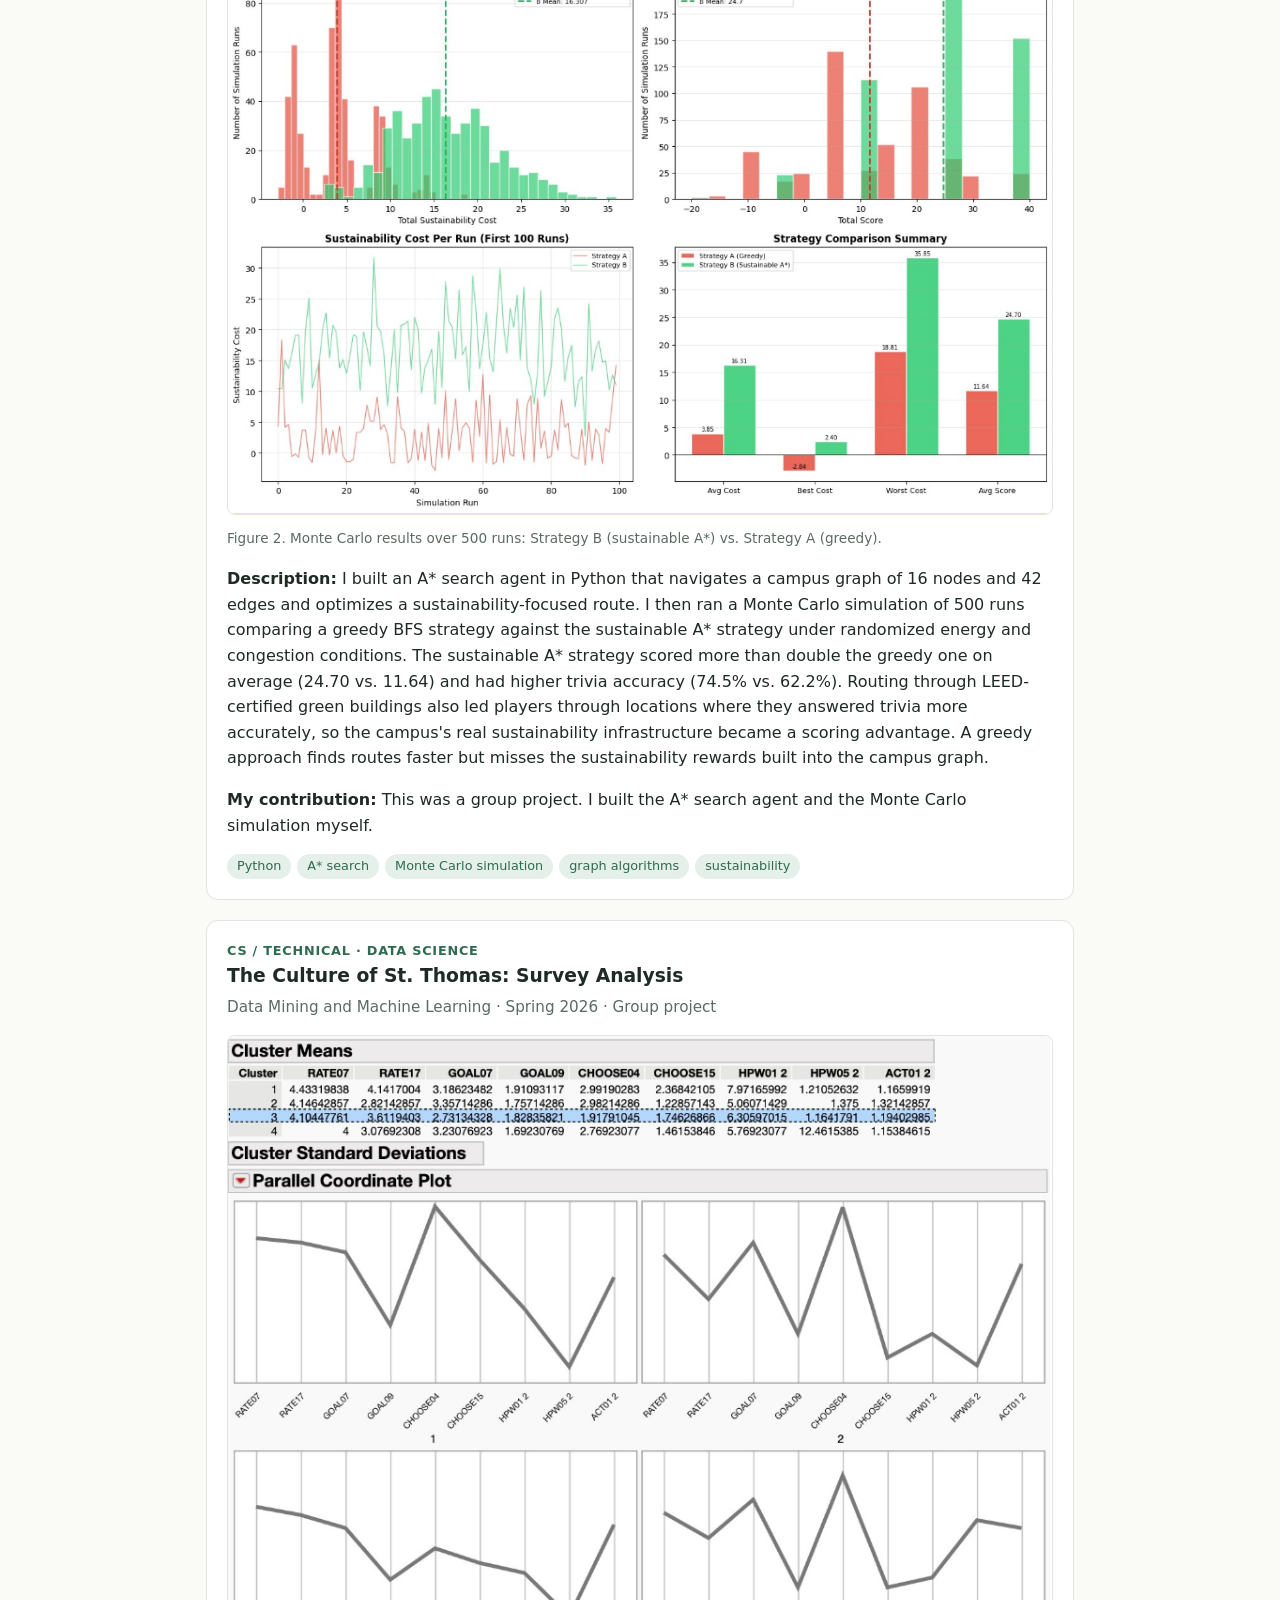
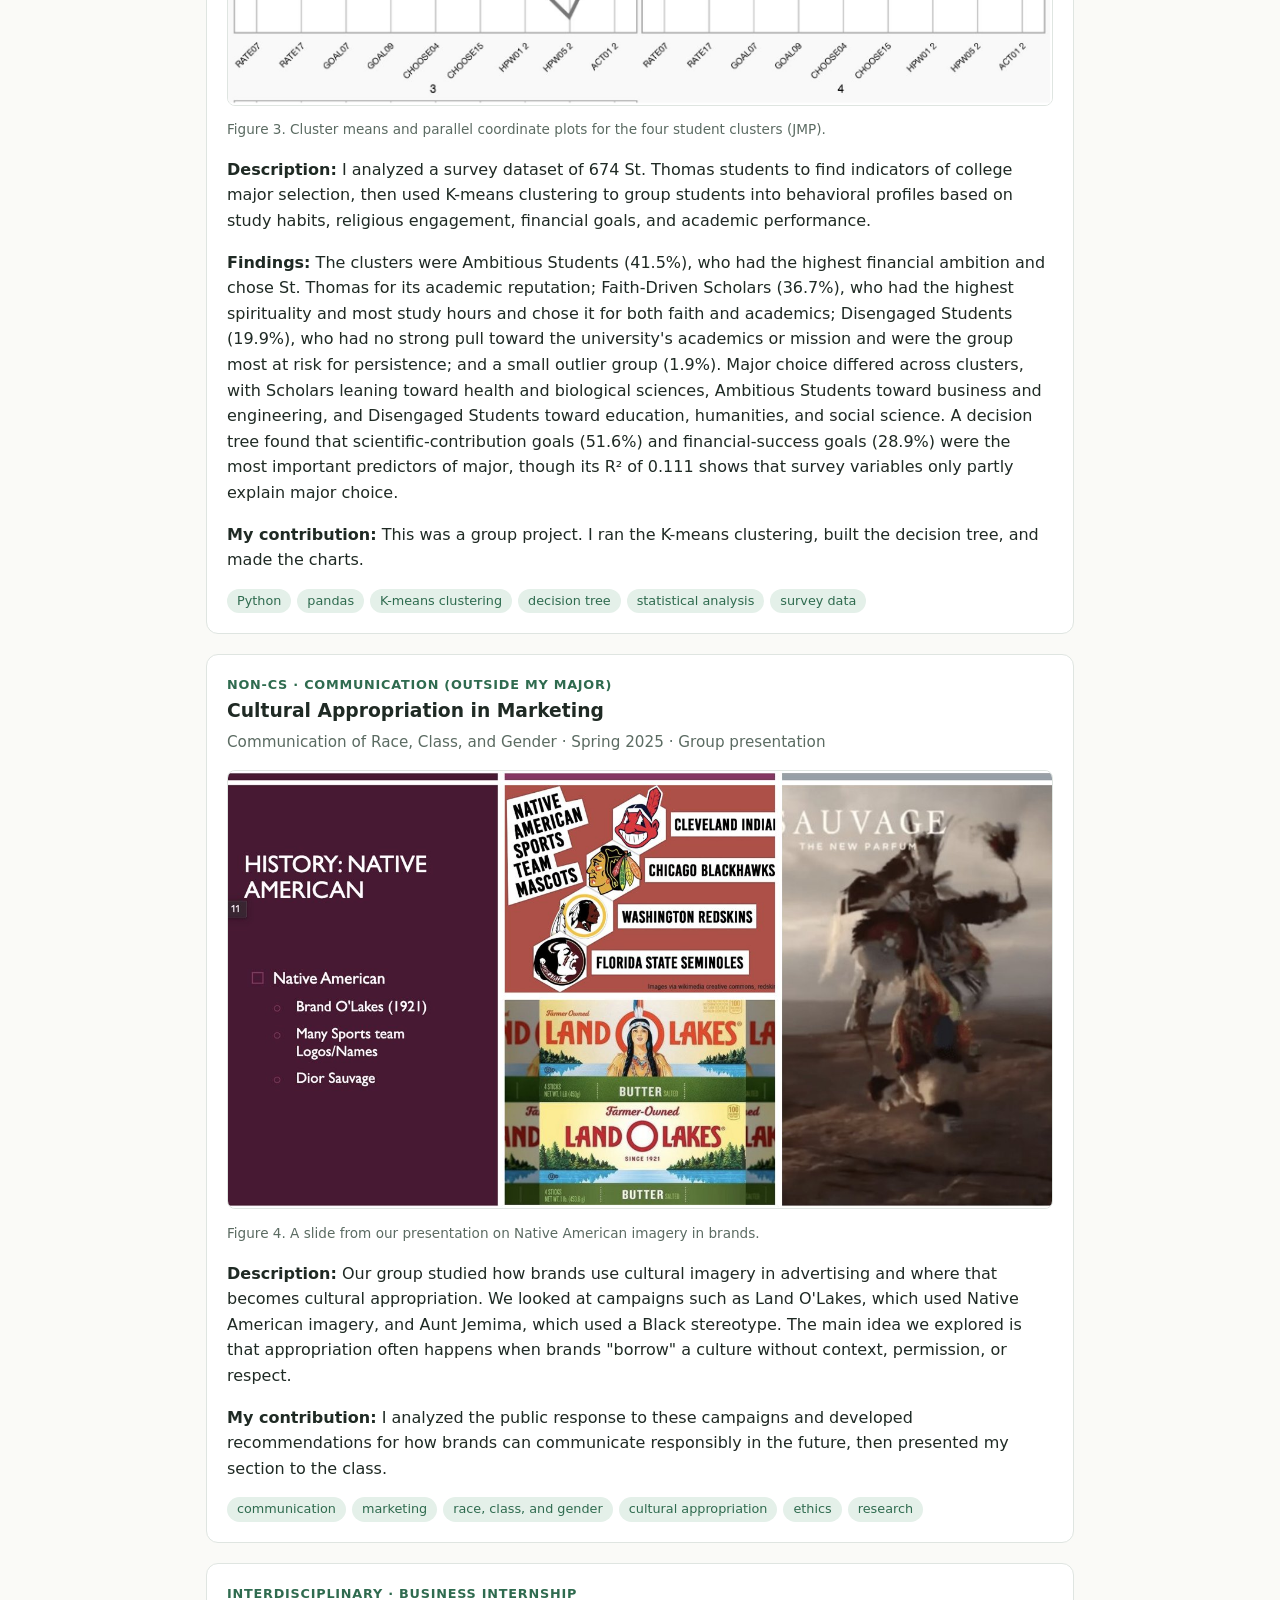
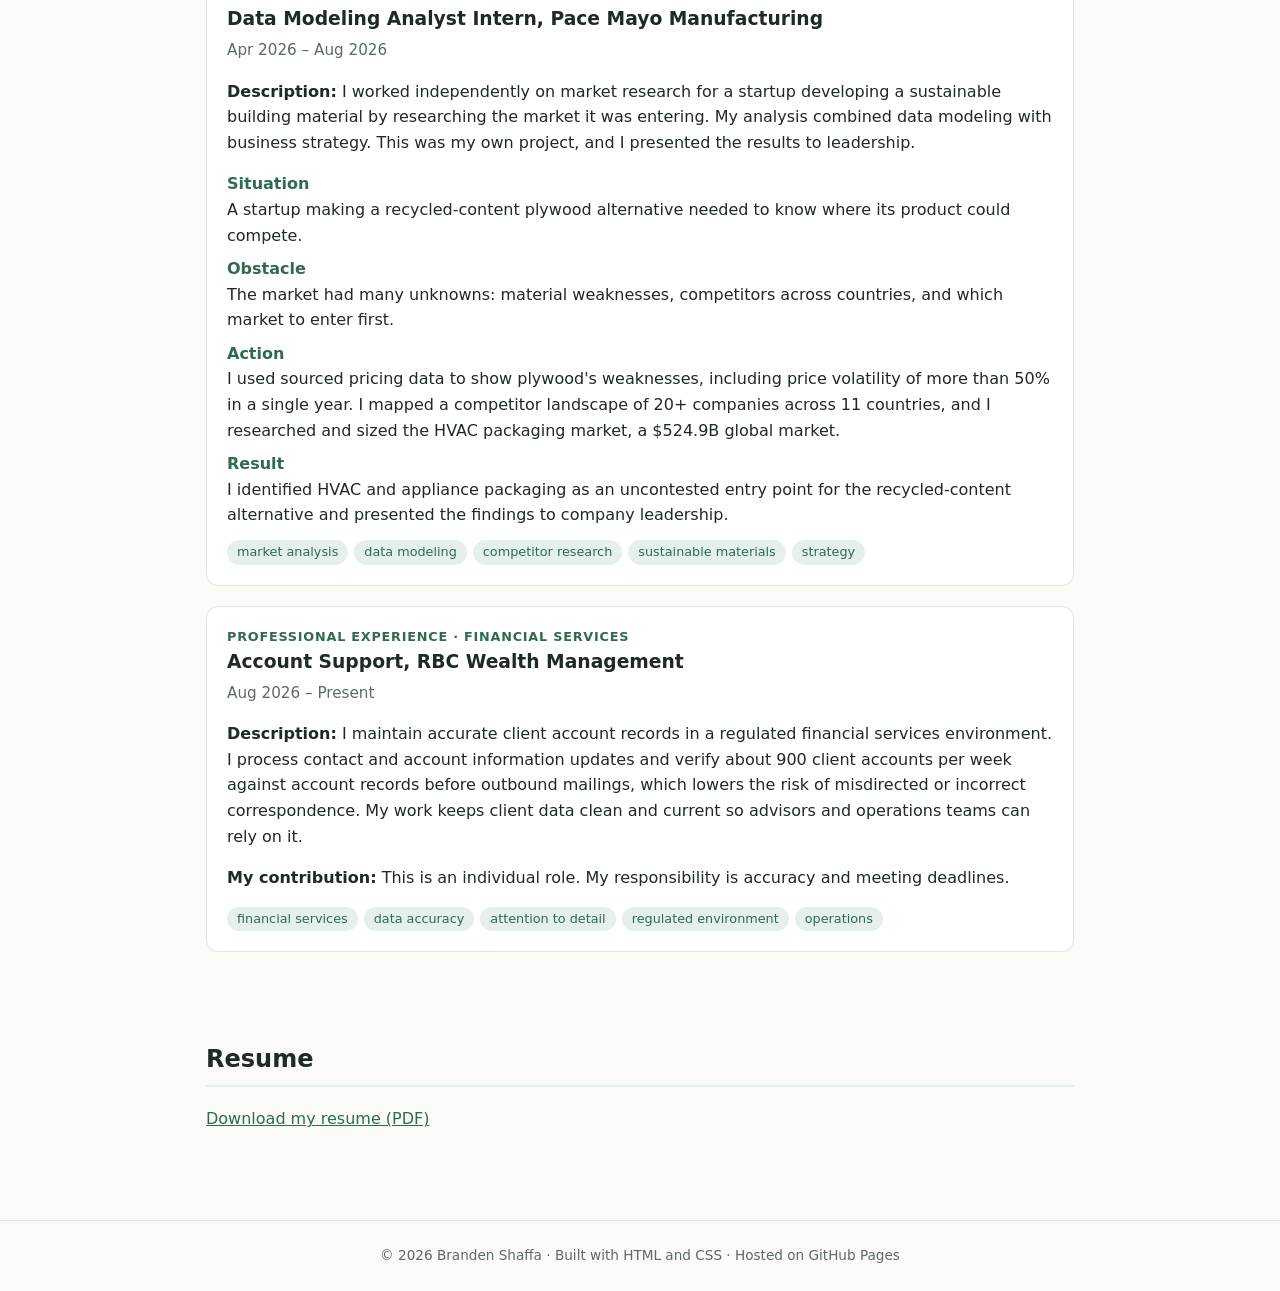
==== commit 979048b6: "put back failure" ====
--- a/index.html
+++ b/index.html
@@ -71,6 +71,12 @@
           <dt>Action</dt><dd>I traced the problem step by step, removed the placeholder trigger with my teammate's knowledge, and called the ending summary directly from the game logic when a path ended.</dd>
           <dt>Result</dt><dd>The game now ends on the right screen and shows the player's sustainability category, and the scoring works for any branch the team adds.</dd>
         </dl>
+        <div class="failure">
+          <h4>Failure &rarr; Learning &rarr; Change</h4>
+          <p><strong>What I was trying to do:</strong> Build the first-draft scoring system for Demo 1, where each choice was ranked and the total decided the result.</p>
+          <p><strong>What didn't go well:</strong> That version assumed every player answered the same number of questions in the same order. Once the team added branching, the totals weren't comparable between paths, so I had to rework it.</p>
+          <p><strong>What I learned and do differently now:</strong> I now ask how a feature will connect to the rest of the system before I build it. I rebuilt the scoring around low, mid, and high levels and an average instead of a total, which works for paths of any length, and I check with teammates early before locking in a design.</p>
+        </div>
         <div class="keywords"><span>JavaScript</span><span>JSON</span><span>scoring system</span><span>branching narrative</span><span>Git</span><span>teamwork</span><span>sustainability</span></div>
       </article>
 
